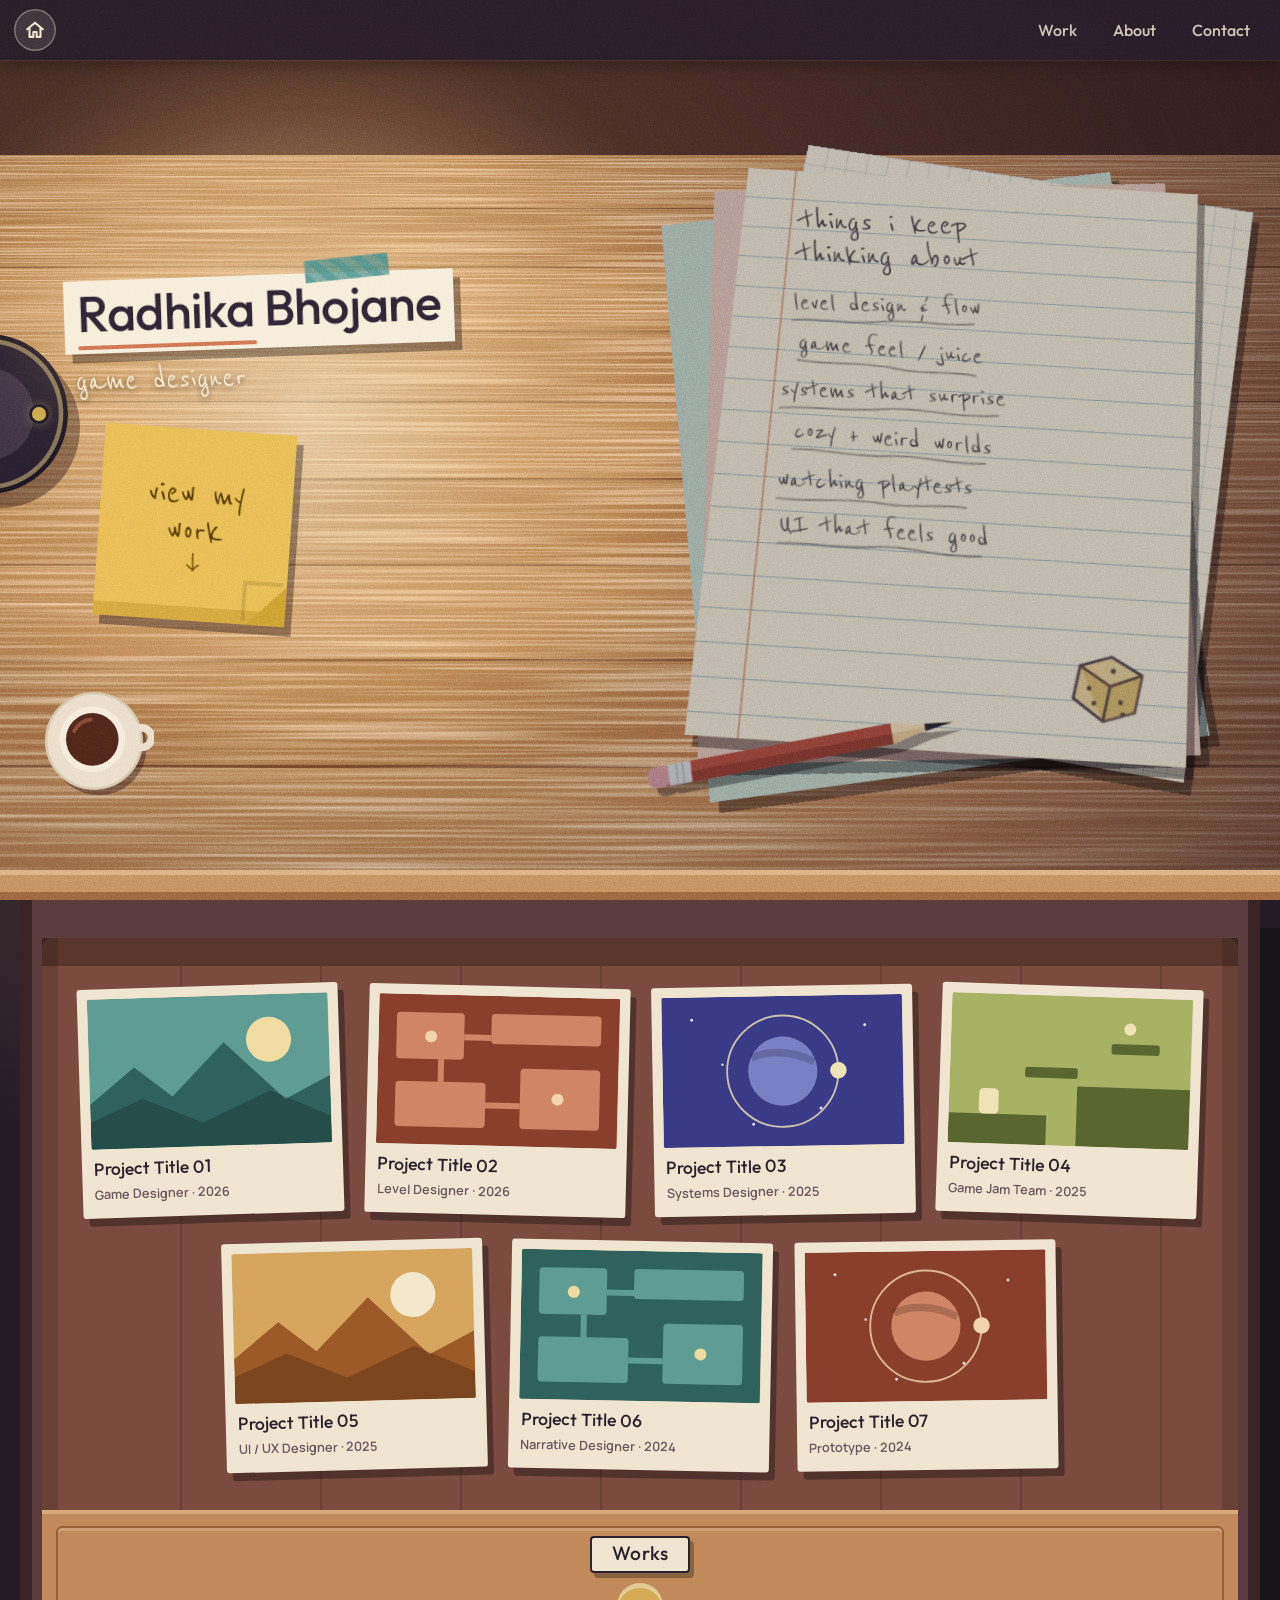
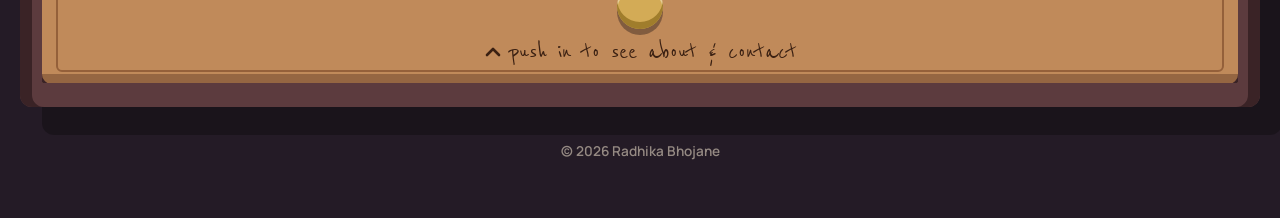
==== index.html @ fd35a55d "V2" ====
<!DOCTYPE html>
<html lang="en">
<head>
  <meta charset="UTF-8">
  <meta name="viewport" content="width=device-width, initial-scale=1, viewport-fit=cover">
  <title>Radhika Bhojane — Game Designer</title>
  <meta name="description" content="Portfolio of Radhika Bhojane, game designer. Open the drawers to see my work, my sketchbook and how to reach me.">
  <meta name="theme-color" content="#241b26">
  <meta property="og:title" content="Radhika Bhojane — Game Designer">
  <meta property="og:description" content="Open the drawers to see my work, my sketchbook and how to reach me.">
  <meta property="og:type" content="website">
  <link rel="icon" href="assets/favicon.svg" type="image/svg+xml">
  <link rel="preconnect" href="https://fonts.googleapis.com">
  <link rel="preconnect" href="https://fonts.gstatic.com" crossorigin>
  <link href="https://fonts.googleapis.com/css2?family=Outfit:wght@400;500;600&family=Manrope:wght@400;500;600;700&family=Reenie+Beanie&display=swap" rel="stylesheet">
  <link rel="stylesheet" href="css/style.css">
</head>
<body>
  <a class="skip" href="#work">Skip to my work</a>

  <header class="topbar">
    <a class="home" href="#top" data-goto="top" aria-label="Home, back to the desk">
      <svg viewBox="0 0 24 24" aria-hidden="true"><path d="M3.5 11.2 12 4l8.5 7.2" fill="none" stroke="currentColor" stroke-width="2.2" stroke-linecap="round" stroke-linejoin="round"/><path d="M6 10v9.5h4.2v-5.2h3.6v5.2H18V10" fill="none" stroke="currentColor" stroke-width="2.2" stroke-linecap="round" stroke-linejoin="round"/></svg>
    </a>
    <nav class="topnav" aria-label="Sections">
      <a href="#work" data-goto="work">Work</a>
      <a href="#about" data-goto="about">About</a>
      <a href="#contact" data-goto="contact">Contact</a>
    </nav>
  </header>

  <main id="top">

    <!-- ============ 1. THE DESK ============ -->
    <section class="desk" aria-label="Introduction">
      <div class="desk-plane" aria-hidden="true"></div>
      <div class="lamp-light" aria-hidden="true"></div>
      <div class="desk-light" aria-hidden="true"></div>
      <div class="lamp-base" aria-hidden="true"><i></i></div>

      <div class="desk-content">
        <div class="intro">
          <div class="slip">
            <h1 class="name">Radhika Bhojane</h1>
          </div>
          <p class="role">game designer</p>

          <a class="sticky" href="#work" data-goto="work">
            <span>view my<br>work</span>
            <svg class="sticky-arrow" viewBox="0 0 60 44" aria-hidden="true"><path d="M30 4c-2 12 3 22 1 33M31 37c-5-5-8-8-12-10M31 37c4-6 7-9 11-11" fill="none" stroke="currentColor" stroke-width="3.6" stroke-linecap="round" stroke-linejoin="round"/></svg>
          </a>
        </div>

        <div class="papers" role="group" aria-label="Papers with pencil notes about my interests">
          <div class="sheet s1" aria-hidden="true"></div>
          <div class="sheet s2" aria-hidden="true">
            <svg viewBox="0 0 240 300" class="doodle-flow"><g fill="none" stroke="#5d5478" stroke-width="2.6" stroke-linecap="round" stroke-linejoin="round"><rect x="24" y="34" width="70" height="38" rx="5"/><rect x="146" y="34" width="70" height="38" rx="5"/><rect x="84" y="128" width="72" height="40" rx="5"/><path d="M94 53h50M141 49l5 4-5 4M60 72c0 24 10 40 28 56M170 72c0 24-10 40-28 56"/><path d="M40 232l30-30 24 20 40-44 40 34"/></g></svg>
          </div>
          <div class="sheet s3" aria-hidden="true"></div>
          <div class="sheet s4">
            <h2 class="scribble-title">things i keep<br>thinking about</h2>
            <ul class="scribbles" id="interests"></ul>
            <svg class="doodle-dice" viewBox="0 0 80 80" aria-hidden="true"><path d="M12 28l26-14 30 10v34L42 72 12 58z" fill="#e9c98a" stroke="#4b4350" stroke-width="2.6" stroke-linejoin="round"/><path d="M12 28l30 12 26-16v34L42 72z" fill="#c9963f" opacity=".5"/><path d="M12 28l30 12 26-16M42 40v32" fill="none" stroke="#5b4a43" stroke-width="2.6" stroke-linecap="round" stroke-linejoin="round"/><g fill="#5b4a43"><circle cx="42" cy="26" r="2.4"/><circle cx="24" cy="46" r="2.2"/><circle cx="31" cy="58" r="2.2"/><circle cx="54" cy="52" r="2.2"/><circle cx="58" cy="62" r="2.2"/></g></svg>
          </div>

          <svg class="pencil" viewBox="0 0 320 30" aria-hidden="true">
            <rect x="2" y="5" width="22" height="20" rx="8" fill="#d98f98"/>
            <rect x="22" y="5" width="22" height="20" fill="#cfd3d8"/>
            <path d="M30 5v20M36 5v20" stroke="#9aa0a8" stroke-width="1.2"/>
            <rect x="44" y="5" width="196" height="20" fill="#b8483a"/>
            <rect x="44" y="15" width="196" height="10" fill="#983a2e"/>
            <path d="M240 5l44 10-44 10z" fill="#f6d9a8"/>
            <path d="M240 15l44 0-44 10z" fill="#e8c086"/>
            <path d="M272 11.4l28 3.6-28 3.6z" fill="#2b2230"/>
          </svg>
        </div>

        <svg class="mug" viewBox="0 0 140 140" aria-hidden="true">
          <circle cx="74" cy="76" r="58" fill="#1a0e14" opacity=".4"/>
          <circle cx="68" cy="68" r="58" fill="#e9dcc6"/>
          <circle cx="68" cy="68" r="58" fill="none" stroke="#d3c3a6" stroke-width="3"/>
          <path d="M104 52h22a12 12 0 0 1 0 24h-20" fill="none" stroke="#e9dcc6" stroke-width="9" stroke-linecap="round"/>
          <circle cx="66" cy="66" r="40" fill="#f4ead8"/>
          <circle cx="66" cy="66" r="32" fill="#4a2418"/>
          <path d="M44 56a26 26 0 0 1 20-14" fill="none" stroke="#7a4430" stroke-width="5" stroke-linecap="round"/>
        </svg>
      </div>

      <div class="desk-edge" aria-hidden="true"></div>
    </section>

    <!-- ============ 2. THE CABINET ============ -->
    <div class="cabinet">
      <div class="cabinet-frame">
        <div class="cab-stage" id="stage">

        <!-- Drawer 1: Work -->
        <div class="slot"><div class="slot-inner">
          <section class="drawer" id="work" data-drawer data-name="Works" data-next="About &amp; Contact" aria-labelledby="work-h">
            <div class="tray" id="work-tray">
              <div class="tray-inner">
                <div class="tray-bed">
                  <div class="cards" id="cards"></div>
                </div>
              </div>
            </div>
            <div class="drawer-front">
              <h2 class="plate" id="work-h">Works</h2>
              <button class="pull nudge" type="button" aria-expanded="false" aria-controls="work-tray"><span class="sr">Open or close the works drawer</span></button>
              <p class="cue" aria-hidden="true"><svg viewBox="0 0 20 20"><path d="M4 7l6 6 6-6" fill="none" stroke="currentColor" stroke-width="2.6" stroke-linecap="round" stroke-linejoin="round"/></svg><span class="cue-text"></span></p>
            </div>
          </section>
        </div></div>

        <!-- Drawer 2: About + Skills -->
        <div class="slot"><div class="slot-inner">
          <section class="drawer" id="about" data-drawer data-name="About" data-next="Contact" aria-labelledby="about-h">
            <div class="tray" id="about-tray">
              <div class="tray-inner">
                <div class="tray-bed">
                  <div class="pad">
                    <span class="pad-keys" aria-hidden="true"><i></i><i></i><i></i><i></i></span>
                    <div class="pad-area">
                      <div class="pad-slot book-slot">
                        <button class="sketchbook" id="open-book" type="button" aria-haspopup="dialog">
                          <span class="sb-band" aria-hidden="true"></span>
                          <span class="sb-label"><b>about</b><b>me</b></span>
                          <span class="sb-doodle" aria-hidden="true">
                            <svg viewBox="0 0 60 30"><path d="M4 22c6-14 12-14 16-4s10 8 16-6 14-4 20 2" fill="none" stroke="#f0e5d0" stroke-width="2.6" stroke-linecap="round"/></svg>
                          </span>
                          <span class="sr">Open my sketchbook to read about me and download my resume</span>
                        </button>
                        <p class="hint" aria-hidden="true">open the sketchbook</p>
                      </div>

                      <div class="pad-slot pen-slot" id="pen-slot">
                        <button class="pen" id="open-skills" type="button" aria-haspopup="dialog">
                          <svg viewBox="0 0 380 44" aria-hidden="true">
                            <rect x="4" y="8" width="132" height="28" rx="14" fill="#2f2c66"/>
                            <rect x="14" y="11" width="104" height="5" rx="2.5" fill="#fff" opacity=".2"/>
                            <rect x="136" y="9" width="150" height="26" fill="#211e4d"/>
                            <path d="M160 10v24M172 10v24M184 10v24M196 10v24M208 10v24M220 10v24" stroke="#46438a" stroke-width="2"/>
                            <rect x="60" y="15" width="44" height="6" rx="3" fill="#cfcbe3"/>
                            <rect x="60" y="25" width="44" height="6" rx="3" fill="#cfcbe3"/>
                            <rect x="134" y="9" width="7" height="26" fill="#c8603f"/>
                            <path d="M286 9l56 8.5v9L286 35z" fill="#2f2c66"/>
                            <path d="M342 17.5l26 3.6v1.8l-26 3.6z" fill="#fff"/>
                            <path d="M368 21l8 1-8 1z" fill="#211e4d"/>
                          </svg>
                          <span class="sr">Open the details of the software and skills I use</span>
                        </button>
                        <ul class="orbit" id="orbit" aria-hidden="true"></ul>
                      </div>
                    </div>
                  </div>
                </div>
              </div>
            </div>
            <div class="drawer-front">
              <h2 class="plate" id="about-h">About</h2>
              <button class="pull nudge" type="button" aria-expanded="false" aria-controls="about-tray"><span class="sr">Open or close the about drawer</span></button>
              <p class="cue" aria-hidden="true"><svg viewBox="0 0 20 20"><path d="M4 7l6 6 6-6" fill="none" stroke="currentColor" stroke-width="2.6" stroke-linecap="round" stroke-linejoin="round"/></svg><span class="cue-text"></span></p>
            </div>
          </section>
        </div></div>

        <!-- Base of the cabinet: Contact -->
        <div class="slot" id="contact-slot"><div class="slot-inner">
          <section class="base" id="contact" aria-labelledby="contact-h">
            <h2 class="plate" id="contact-h">Contact</h2>
            <ul class="pills" id="pills"></ul>
            <p class="email-line" id="email-line"></p>
          </section>
        </div></div>

        </div><!-- /stage -->
      </div>
      <footer class="foot">&copy; <span id="year">2026</span> Radhika Bhojane</footer>
    </div>
  </main>

  <noscript><p class="noscript">This portfolio needs JavaScript to open its drawers. Email me instead, see the contact details in js/content.js.</p></noscript>

  <!-- ===== Dialogs ===== -->
  <dialog id="project-dialog" class="project-dialog" aria-labelledby="pd-title">
    <article class="modal modal-project">
      <button class="x" type="button" data-close aria-label="Close project">&times;</button>
      <aside class="pd-side">
        <h3 id="pd-title"></h3>
        <p class="pd-meta" id="pd-meta"></p>
        <ul class="chips" id="pd-tools"></ul>
        <nav class="pd-nav" aria-label="Project sections"><ol id="pd-nav"></ol></nav>
        <div class="pd-links" id="pd-links"></div>
      </aside>
      <div class="pd-main" id="pd-main" tabindex="-1">
        <div class="pd-thumb" id="pd-thumb"></div>
        <div id="pd-sections"></div>
        <div class="pd-links pd-links-end" id="pd-links-end"></div>
      </div>
    </article>
  </dialog>

  <dialog id="skills-dialog" aria-labelledby="sk-title">
    <article class="modal modal-skills">
      <button class="x" type="button" data-close aria-label="Close skills">&times;</button>
      <h3 id="sk-title">My toolbox</h3>
      <p class="sk-intro" id="sk-intro"></p>
      <ul class="skill-list" id="skill-list"></ul>
    </article>
  </dialog>

  <dialog id="book-dialog" class="book-dialog" aria-label="About me, in my sketchbook">
    <button class="x x-float" type="button" data-close aria-label="Close sketchbook">&times;</button>
    <div class="spread" id="spread">
      <div class="page page-l" id="page-l"></div>
      <div class="page page-r" id="page-r"></div>
      <div class="leaf" id="leaf" aria-hidden="true">
        <span class="cover-band"></span>
        <span class="cover-title">sketchbook</span>
      </div>
    </div>
  </dialog>

  <script src="js/content.js"></script>
  <script src="js/main.js"></script>
</body>
</html>
---- css/style.css ----
/* ==========================================================
   Layout: a dusky, lamp-lit desk (hero) above a pedestal cabinet.
   Two drawers (Works, About) and a base (Contact).
   Style: muted flat colour shapes, hard offset shadows, film grain,
   one warm pool of lamp light on the left.
   One illustrated scene, so one look (no light/dark switch).
   ========================================================== */
:root {
  --wall: #241b26;
  --wall-2: #2e2330;

  --desk: #b07a4e;
  --desk-2: #a56f45;
  --desk-seam: #6c4128;

  --cab: #5c3b3e;
  --cab-dark: #3a2326;
  --drawer: #c08a5a;
  --drawer-hi: #d9ab7c;
  --drawer-line: #94603a;
  --tray: #7a4b3e;

  --paper: #f0e5d0;
  --paper-2: #e4d6ba;
  --ink: #2b2230;
  --soft-ink: #6a5560;
  --graphite: #4b4350;
  --rule: #8fb0c4;

  --sticky: #e6b84f;
  --teal: #3b8582;
  --teal-2: #2a6361;
  --coral: #c8603f;
  --mustard: #d4a640;
  --indigo: #46438a;
  --indigo-2: #2f2c66;
  --lav: #cfcbe3;
  --cream: #f2e6d0;
  --shadow: rgba(12, 6, 14, .4);

  --font-display: "Outfit", "Segoe UI", system-ui, sans-serif;
  --font-body: "Manrope", "Segoe UI", system-ui, -apple-system, Roboto, sans-serif;
  --font-pencil: "Reenie Beanie", "Segoe Print", "Bradley Hand", "Comic Sans MS", cursive;

  --nav-h: 60px;
  /* grain: a grey noise tile blended over the page, and a soft dark one for paper */
  --grain: url("data:image/svg+xml;utf8,<svg xmlns='http://www.w3.org/2000/svg' width='260' height='260'><filter id='n' x='0' y='0' width='100%25' height='100%25'><feTurbulence type='fractalNoise' baseFrequency='0.75' numOctaves='3' seed='7' stitchTiles='stitch'/><feColorMatrix type='saturate' values='0'/></filter><rect width='100%25' height='100%25' filter='url(%23n)'/></svg>");
  --grain-soft: url("data:image/svg+xml;utf8,<svg xmlns='http://www.w3.org/2000/svg' width='220' height='220'><filter id='n' x='0' y='0' width='100%25' height='100%25'><feTurbulence type='fractalNoise' baseFrequency='0.9' numOctaves='2' seed='4' stitchTiles='stitch'/><feColorMatrix values='0 0 0 0 0.3  0 0 0 0 0.2  0 0 0 0 0.12  0 0 0 0.55 -0.16'/></filter><rect width='100%25' height='100%25' filter='url(%23n)'/></svg>");
  color-scheme: light;
}

*, *::before, *::after { box-sizing: border-box; }
html { -webkit-text-size-adjust: 100%; overflow-anchor: none; }
html:has(dialog[open]) { overflow: hidden; }
body {
  margin: 0;
  background: var(--wall);
  color: var(--ink);
  font-family: var(--font-body);
  font-size: 16px;
  line-height: 1.55;
}
/* film grain over the whole page */
body::after {
  content: ""; position: fixed; inset: 0; z-index: 60; pointer-events: none;
  background: var(--grain); mix-blend-mode: overlay; opacity: .5;
}
h1, h2, h3, p, ul { margin: 0; padding: 0; }
ul { list-style: none; }
a { color: inherit; }
button { font: inherit; color: inherit; }
img, svg { max-width: 100%; }

.sr {
  position: absolute; width: 1px; height: 1px; margin: -1px; padding: 0;
  overflow: hidden; clip: rect(0 0 0 0); white-space: nowrap; border: 0;
}
:focus-visible { outline: 3px solid #f6d58f; outline-offset: 3px; border-radius: 6px; }

.skip {
  position: fixed; left: 12px; top: -80px; z-index: 100;
  background: var(--cream); color: var(--ink); padding: 10px 16px; border-radius: 8px;
  text-decoration: none; font-weight: 700;
}
.skip:focus { top: 12px; }

/* ---------- Top bar ---------- */
.topbar {
  position: fixed; inset: 0 0 auto 0; z-index: 50; height: var(--nav-h);
  display: flex; align-items: center; justify-content: space-between;
  padding: 0 max(14px, env(safe-area-inset-right)) 0 max(14px, env(safe-area-inset-left));
  background: rgba(36, 27, 38, .9);
  box-shadow: 0 1px 0 rgba(242, 230, 208, .08), 0 6px 14px rgba(0, 0, 0, .25);
  backdrop-filter: blur(8px); -webkit-backdrop-filter: blur(8px);
}
.home {
  display: grid; place-items: center; width: 42px; height: 42px; border-radius: 50%;
  color: var(--cream); background: rgba(242, 230, 208, .1); box-shadow: inset 0 0 0 1.5px rgba(242, 230, 208, .3);
  transition: background .2s, transform .15s;
}
.home svg { width: 22px; height: 22px; }
.home:hover { background: rgba(242, 230, 208, .2); }
.home:active { transform: scale(.94); }
.topnav { display: flex; gap: 4px; }
.topnav a {
  text-decoration: none; padding: 8px 16px; border-radius: 999px;
  font-family: var(--font-display); font-weight: 500; font-size: 1rem; color: var(--cream); opacity: .8;
  transition: background .2s, opacity .2s;
}
.topnav a:hover { opacity: 1; background: rgba(242, 230, 208, .12); }
.topnav a[aria-current="true"] { opacity: 1; background: var(--drawer); color: var(--ink); }

/* ==========================================================
   1. DESK (lit by a lamp on the left)
   ========================================================== */
.desk {
  --lx: 24%; --ly: 46%;
  position: relative; isolation: isolate; overflow: hidden;
  min-height: clamp(640px, 100svh, 940px);
  display: flex; flex-direction: column;
  background: #4a2f26;
}
.desk-plane {
  position: absolute; z-index: -3;
  left: -40%; right: -40%; top: -52%; bottom: -3%;
  transform-origin: 50% 100%;
  transform: perspective(1100px) rotateX(28deg);
  background:
    repeating-linear-gradient(to bottom, transparent 0 146px, var(--desk-seam) 146px 150px),
    repeating-linear-gradient(to bottom, var(--desk) 0 150px, var(--desk-2) 150px 300px);
}
/* the wood-grain streaks sit on their own layer so they can be dialled down (--wood-tex: 0 to 1) */
.desk-plane::before {
  content: ""; position: absolute; inset: 0; pointer-events: none;
  background: url("data:image/svg+xml;utf8,<svg xmlns='http://www.w3.org/2000/svg' width='1400' height='300'><filter id='w' x='0' y='0' width='100%25' height='100%25'><feTurbulence type='fractalNoise' baseFrequency='0.003 0.22' numOctaves='2' seed='9' stitchTiles='stitch'/><feColorMatrix values='0 0 0 0 0.86  0 0 0 0 0.6  0 0 0 0 0.38  2.2 0 0 0 -0.9'/></filter><rect width='100%25' height='100%25' filter='url(%23w)'/></svg>") 0 0 / 1400px 300px;
  opacity: var(--wood-tex, 1);
}
/* the pool of lamp light (switches on when the page loads) */
.lamp-light {
  position: absolute; inset: 0; z-index: -2; pointer-events: none;
  background:
    radial-gradient(ellipse 46% 62% at var(--lx) var(--ly), rgba(255, 232, 186, .62) 0, rgba(255, 208, 140, .34) 34%, rgba(255, 186, 104, .1) 58%, transparent 72%);
  animation: lamp-on 1.8s .15s both;
}
/* everything outside the light falls into shadow */
.desk-light {
  position: absolute; inset: 0; z-index: -1; pointer-events: none;
  background:
    radial-gradient(ellipse 90% 105% at var(--lx) var(--ly), transparent 30%, rgba(22, 9, 20, .62) 100%);
}
/* just a hint of the lamp's round base at the left edge */
.lamp-base {
  position: absolute; z-index: 0; left: -92px; top: calc(var(--ly) - 80px); width: 160px; height: 160px; border-radius: 50%;
  background:
    radial-gradient(circle at 50% 50%, #3a3040 0 40%, #241d2b 41% 62%, #7a6a52 63% 66%, #1b1520 67%);
  box-shadow: 12px 14px 0 var(--shadow);
}
.lamp-base i { position: absolute; right: 22px; top: 50%; width: 14px; height: 14px; margin-top: -7px; border-radius: 50%; background: #c9a24a; box-shadow: 0 0 0 3px #1b1520, 0 0 12px rgba(255, 214, 140, .6); }

.desk-content {
  flex: 1; position: relative; z-index: 1;
  display: grid; grid-template-columns: minmax(0, 1.05fr) minmax(0, .95fr);
  align-items: center; gap: 3vw;
  padding: calc(var(--nav-h) + 36px) max(5vw, 20px) 70px;
  max-width: 1500px; width: 100%; margin: 0 auto;
}
.desk-edge {
  position: relative; z-index: 2; height: 30px; flex: none;
  background: var(--drawer);
  box-shadow: inset 0 5px 0 var(--drawer-hi), inset 0 -8px 0 var(--drawer-line), 0 12px 0 rgba(0, 0, 0, .35);
}

/* name slip (in the light) */
.intro { container-type: inline-size; display: flex; flex-direction: column; align-items: flex-start; min-width: 0; }
.slip {
  position: relative; max-width: 100%;
  background: #f6ecd8; padding: .26em .8em .3em;
  transform: rotate(-2deg);
  box-shadow: 7px 9px 0 var(--shadow), 0 0 90px 24px rgba(255, 214, 150, .26);
  animation: drop .7s cubic-bezier(.2, 1.2, .3, 1) both;
}
.slip::before {
  content: ""; position: absolute; top: -15px; left: 62%; width: 84px; height: 22px;
  background: repeating-linear-gradient(45deg, rgba(59, 133, 130, .85) 0 8px, rgba(59, 133, 130, .7) 8px 16px);
  transform: rotate(-4deg);
}
.slip::after {
  content: ""; position: absolute; left: .8em; width: 46%; bottom: .22em; height: 4px; border-radius: 2px;
  background: var(--coral); opacity: .9;
}
.name {
  font-family: var(--font-display); font-weight: 500;
  font-size: clamp(1.7rem, 7vw, 4.2rem);
  font-size: clamp(1.7rem, 8.6cqw, 4.6rem);
  line-height: 1.15; color: var(--ink); white-space: nowrap; letter-spacing: -.015em;
  padding-bottom: .12em;
}
.role {
  margin: 14px 0 0 12px; font-family: var(--font-pencil); font-size: 2.3rem; line-height: 1;
  color: #f6e7c8; text-shadow: 0 2px 6px rgba(20, 8, 14, .6); transform: rotate(-1.5deg);
  animation: fade .8s .5s both;
}

/* sticky note button */
.sticky {
  position: relative; display: grid; place-items: center; gap: 2px; align-content: center;
  width: clamp(150px, 15vw, 196px); aspect-ratio: 1; margin: 30px 0 0 6%;
  padding: 16px; text-align: center; text-decoration: none;
  font-family: var(--font-pencil); font-size: clamp(2.3rem, 3.2vw, 3rem); line-height: .9; color: #4f3608;
  background: var(--sticky);
  transform: rotate(4deg);
  box-shadow: 7px 9px 0 var(--shadow), inset 0 -14px 0 rgba(168, 118, 20, .35);
  transition: transform .25s cubic-bezier(.3, 1.4, .5, 1), box-shadow .25s;
  animation: slap .55s .35s cubic-bezier(.2, 1.3, .3, 1) both;
}
.sticky::before {
  content: ""; position: absolute; right: 0; bottom: 0; width: 40px; height: 40px;
  background: linear-gradient(135deg, transparent 50%, #c99a2e 50%);
  box-shadow: -4px -4px 0 rgba(12, 6, 14, .12);
}
.sticky-arrow { width: 30px; height: 22px; color: #7a5410; animation: nudge 1.8s 1.2s ease-in-out infinite; }
.sticky:hover, .sticky:focus-visible { transform: rotate(1deg) translateY(-6px) scale(1.04); box-shadow: 11px 15px 0 var(--shadow), inset 0 -14px 0 rgba(168, 118, 20, .35); }
.sticky:active { transform: rotate(3deg) translateY(1px) scale(.98); }

/* coffee mug, seen from above */
.mug {
  position: absolute; left: 3%; bottom: 8%; width: clamp(90px, 9vw, 138px); z-index: 0;
  animation: fade 1s .9s both;
}

/* papers (outside the light, so they sit back in the shade) */
.papers {
  position: relative; justify-self: center; width: min(100%, 480px); aspect-ratio: 20 / 25;
  transform: perspective(1300px) rotateX(14deg) rotateZ(2.5deg);
  transform-origin: 50% 60%;
  filter: brightness(.78) saturate(.85);
}
.sheet {
  position: absolute; inset: 0; background: var(--paper);
  box-shadow: 8px 11px 0 var(--shadow);
  animation: slide-in .8s cubic-bezier(.2, .9, .3, 1) both;
}
.s1 { transform: translate(-32px, 20px) rotate(-10deg); animation-delay: .15s; background: #b9d0c6; }
.s2 { transform: translate(30px, -8px) rotate(7deg); animation-delay: .25s;
  background:
    linear-gradient(rgba(110, 140, 180, .35) 1px, transparent 1px) 0 0 / 100% 22px,
    linear-gradient(90deg, rgba(110, 140, 180, .35) 1px, transparent 1px) 0 0 / 22px 100%,
    #efe6d3; }
.s3 { transform: translate(-10px, 8px) rotate(-3.5deg); animation-delay: .35s; background: #e2bdb0; }
.s4 { transform: rotate(1.2deg); animation-delay: .45s; padding: 7% 8% 6% 13%;
  background:
    linear-gradient(90deg, transparent 10.5%, rgba(200, 96, 63, .55) 10.5% 10.9%, transparent 10.9%),
    repeating-linear-gradient(transparent 0 33px, var(--rule) 33px 34px) 0 8% / 100% 100% no-repeat,
    var(--paper);
}
.doodle-flow { position: absolute; left: 6%; top: 8%; width: 86%; opacity: .8; }

.scribble-title {
  font-family: var(--font-pencil); font-weight: 400; font-size: clamp(2rem, 3.2vw, 2.8rem); line-height: .92;
  color: var(--graphite); transform: rotate(-1.5deg); margin-bottom: 6%;
}
.scribbles { display: grid; gap: clamp(8px, 1.6vw, 16px); }
.scribbles li {
  position: relative; width: fit-content; max-width: 100%;
  font-family: var(--font-pencil); font-size: clamp(1.6rem, 2.5vw, 2.25rem); line-height: 1;
  color: var(--graphite);
  transform: rotate(var(--r, 0deg)) translateX(var(--x, 0));
  opacity: 0; animation: write .6s var(--d, 1s) ease-out both;
}
.scribbles li svg { position: absolute; left: -2%; right: -2%; bottom: -8px; width: 104%; height: 10px; overflow: visible; }
.scribbles li svg path { stroke-dasharray: 1; stroke-dashoffset: 1; animation: draw .7s calc(var(--d, 1s) + .35s) ease-out forwards; }
.doodle-dice { position: absolute; right: 7%; bottom: 5%; width: 18%; transform: rotate(10deg); }

.pencil {
  position: absolute; left: -9%; bottom: -3%; width: 66%;
  transform: rotate(-13deg); filter: drop-shadow(7px 9px 0 var(--shadow));
  animation: slide-in 1s .7s cubic-bezier(.2, .9, .3, 1) both;
}

/* ==========================================================
   2. CABINET + DRAWERS
   ========================================================== */
.cabinet {
  position: relative; padding: 0 0 56px;
  background: radial-gradient(60% 26% at 22% 0%, rgba(255, 190, 120, .12), transparent), var(--wall);
}
.cabinet-frame {
  position: relative;
  width: min(1240px, calc(100% - 24px)); margin: 0 auto; padding: 22px 22px 24px;
  display: flex; flex-direction: column;
  background: var(--cab);
  box-shadow: inset 12px 0 0 var(--cab-dark), inset -12px 0 0 var(--cab-dark), 22px 28px 0 rgba(0, 0, 0, .28);
  border-radius: 0 0 12px 12px;
}

/* a slot wraps each drawer, so a drawer can be hidden behind an open one above it */
.slot { display: grid; grid-template-rows: 1fr; opacity: 1; transition: grid-template-rows .8s cubic-bezier(.22, .8, .2, 1), opacity .5s .1s; }
.slot-inner { min-height: 0; overflow: hidden; }
.slot-inner > * { margin-top: 16px; }
.cab-stage { display: flex; flex-direction: column; }

/* STACK MODE: like a real cabinet, every part sits at a fixed spot. An open drawer slides
   out over the ones below it; closing it just uncovers them again (nothing below moves). */
.mode-stack .cab-stage { display: block; position: relative; overflow: hidden; margin-top: 16px; transition: height .9s cubic-bezier(.22, .8, .2, 1); }
.mode-stack .slot { position: absolute; left: 0; right: 0; top: var(--y, 0px); z-index: var(--z, 1); display: block; opacity: 1; transition: none; }
.mode-stack .slot-inner { overflow: visible; }
.mode-stack .slot-inner > * { margin-top: 0; }
.mode-stack .drawer.is-open { box-shadow: 0 0 0 3px var(--cab-dark), 0 14px 0 rgba(0, 0, 0, .3); }

.drawer { display: flex; flex-direction: column; background: var(--cab-dark); border-radius: 10px; overflow: hidden; box-shadow: 0 0 0 3px var(--cab-dark); }

.tray { display: grid; grid-template-rows: 0fr; transition: grid-template-rows .9s cubic-bezier(.22, .8, .2, 1); }
.drawer.is-open .tray { grid-template-rows: 1fr; }
.tray-inner { min-height: 0; overflow: hidden; }
.drawer:not(.is-open) .tray-inner { visibility: hidden; transition: visibility 0s .9s; }
.tray-bed {
  position: relative; background: var(--tray);
  padding: clamp(34px, 4vw, 48px) clamp(14px, 3vw, 40px) clamp(22px, 3.4vw, 40px);
  box-shadow: inset 0 28px 0 rgba(20, 8, 14, .32), inset 16px 0 0 rgba(20, 8, 14, .16), inset -16px 0 0 rgba(20, 8, 14, .16);
  transform: translateY(-14%) scale(.985); opacity: .2;
  transition: transform .9s cubic-bezier(.22, .8, .2, 1), opacity .7s;
}
.tray-bed::before {
  content: ""; position: absolute; inset: 28px 0 0; z-index: 0; pointer-events: none;
  background: repeating-linear-gradient(90deg, transparent 0 138px, rgba(20, 8, 14, .16) 138px 140px);
}
.tray-bed > * { position: relative; z-index: 1; }
.drawer.is-open .tray-bed { transform: none; opacity: 1; }

/* drawer front, with the knob and a cue that says what the knob does */
.drawer-front {
  position: relative; flex: none; min-height: 142px; padding: 22px 16px 18px;
  display: flex; flex-direction: column; align-items: center; justify-content: center; gap: 10px;
  background: var(--drawer); border-top: 4px solid var(--drawer-hi);
  box-shadow: inset 0 -10px 0 rgba(70, 35, 20, .35);
  cursor: pointer;
}
.drawer-front::before {
  content: ""; position: absolute; inset: 12px 14px; border-radius: 6px; pointer-events: none;
  border: 2.5px solid var(--drawer-line); box-shadow: inset 0 3px 0 rgba(255, 255, 255, .18);
}
.drawer-front > * { position: relative; z-index: 1; }
.plate {
  font-family: var(--font-display); font-weight: 500; font-size: 1.2rem; line-height: 1; letter-spacing: .02em;
  color: var(--ink); padding: 6px 20px 7px; background: var(--paper);
  border: 2px solid var(--ink); border-radius: 4px;
  box-shadow: 4px 5px 0 rgba(12, 6, 14, .3);
}
.pull {
  position: relative; width: 46px; height: 46px; padding: 0; border: 0; border-radius: 50%; cursor: pointer;
  background: #d3ab56;
  box-shadow: inset 0 -7px 0 #a07d2c, inset 0 5px 0 rgba(255, 255, 255, .38), 0 6px 0 rgba(12, 6, 14, .35);
  transition: transform .2s cubic-bezier(.3, 1.5, .5, 1);
}
.pull::after { /* attention ring */
  content: ""; position: absolute; inset: -5px; border-radius: 50%; border: 3px solid var(--ink); opacity: 0; pointer-events: none;
}
.pull.nudge::after { animation: ring 2.2s ease-out infinite; }
.pull:hover { transform: translateY(-2px) scale(1.08); }
.pull:active { transform: translateY(3px) scale(.95); }
.cue {
  display: flex; align-items: center; justify-content: center; gap: 6px; text-align: center;
  font-family: var(--font-pencil); font-size: 1.7rem; line-height: 1; color: #3a2012;
}
.cue svg { flex: none; width: 20px; height: 20px; animation: bob 1.4s ease-in-out infinite; }
.drawer.is-open .cue svg { transform: rotate(180deg); animation-name: bob-up; }

/* ---------- Work cards ---------- */
.cards { --gap: clamp(14px, 2vw, 26px); display: flex; flex-wrap: wrap; justify-content: center; gap: var(--gap); }
.card {
  flex: 0 0 calc((100% - 3 * var(--gap)) / 4); min-width: 0;
  appearance: none; border: 0; text-align: left; cursor: pointer;
  display: flex; flex-direction: column; gap: 10px; padding: 10px 10px 14px;
  background: var(--paper); color: var(--ink); border-radius: 3px;
  box-shadow: 6px 8px 0 rgba(12, 6, 14, .36);
  transform: rotate(var(--r, 0deg));
  transition: transform .3s cubic-bezier(.3, 1.3, .5, 1), box-shadow .3s, opacity .5s;
}
.drawer:not(.is-open) .card, .cards.reveal-pending .card { opacity: 0; transform: translateY(-46px) rotate(calc(var(--r, 0deg) * 3)); }
.drawer.is-open .card { transition-delay: calc(.35s + var(--i, 0) * .1s), calc(.35s + var(--i, 0) * .1s), calc(.35s + var(--i, 0) * .1s); }
.drawer.is-open .card:hover, .drawer.is-open .card:focus-visible {
  transition-delay: 0s; transform: rotate(0deg) translateY(-8px) scale(1.03); box-shadow: 10px 14px 0 rgba(12, 6, 14, .36);
}
.card-thumb { aspect-ratio: 16 / 10; overflow: hidden; border-radius: 2px; background: #d8ccb4; }
.card-thumb > * { display: block; width: 100%; height: 100%; object-fit: cover; }
.card-title { font-family: var(--font-display); font-weight: 500; font-size: 1.1rem; line-height: 1.15; padding: 0 2px; }
.card-meta { font-size: .8rem; font-weight: 600; color: var(--soft-ink); padding: 0 2px; margin-top: -5px; }

/* ---------- About: the drawing pad ---------- */
.pad {
  position: relative; display: flex; width: 100%; max-width: 700px; margin-inline: auto;
  padding: 18px 18px 18px 14px; border-radius: 18px;
  background: #3d3a78;
  box-shadow: inset 0 -10px 0 var(--indigo-2), 9px 13px 0 rgba(12, 6, 14, .4);
}
.pad::after { content: ""; position: absolute; right: 18px; top: 14px; width: 8px; height: 8px; border-radius: 50%; background: var(--mustard); }
.pad-keys { display: grid; align-content: center; gap: 14px; padding: 0 12px 0 4px; }
.pad-keys i { width: 18px; height: 34px; border-radius: 6px; background: #5a5799; box-shadow: 0 3px 0 var(--indigo-2); }
.pad-area {
  flex: 1; min-width: 0; min-height: 400px;
  display: grid; grid-template-columns: minmax(0, 1fr) minmax(0, 1fr); align-items: center;
  padding: 26px; border-radius: 8px;
  background:
    radial-gradient(circle at 1px 1px, rgba(70, 67, 138, .24) 1.2px, transparent 1.6px) 0 0 / 22px 22px,
    var(--lav);
  box-shadow: inset 0 5px 0 rgba(47, 44, 102, .2);
}
.pad-slot { position: relative; display: flex; flex-direction: column; align-items: center; gap: 26px; min-width: 0; }
.hint { font-family: var(--font-pencil); font-size: 1.75rem; line-height: 1; color: #4a4590; transform: rotate(-2deg); text-align: center; }

.sketchbook {
  position: relative; display: block; cursor: pointer; padding: 0; border: 0;
  width: min(236px, 78%); aspect-ratio: 148 / 210;
  background: linear-gradient(90deg, var(--teal-2) 0 6%, transparent 6%), var(--teal);
  border-radius: 3px 8px 8px 3px;
  box-shadow: 8px 10px 0 rgba(47, 44, 102, .35), inset -6px 0 0 rgba(255, 255, 255, .1);
  transform: rotate(-4deg);
  transition: transform .35s cubic-bezier(.3, 1.4, .5, 1), box-shadow .35s;
}
.sketchbook::before { /* page edges */
  content: ""; position: absolute; right: -6px; top: 6px; bottom: 6px; width: 6px; border-radius: 0 3px 3px 0; z-index: -1;
  background: repeating-linear-gradient(#f4ecda 0 2px, #d8cbb0 2px 3px);
}
.sketchbook:hover, .sketchbook:focus-visible { transform: rotate(-1.5deg) translateY(-8px); box-shadow: 12px 16px 0 rgba(47, 44, 102, .35), inset -6px 0 0 rgba(255, 255, 255, .1); }
.sb-band { position: absolute; top: 0; bottom: 0; right: 15%; width: 10px; background: var(--coral); }
.sb-label {
  position: absolute; left: 14%; right: 26%; top: 12%; padding: 8px 6px 7px; text-align: center;
  display: grid; background: var(--paper); color: var(--ink); transform: rotate(1.5deg);
  font-family: var(--font-display); font-weight: 500; font-size: 1.3rem; line-height: 1.04; box-shadow: 3px 4px 0 rgba(0, 0, 0, .2);
}
.sb-label b { font-weight: 500; }
.sb-doodle { position: absolute; left: 14%; right: 26%; bottom: 14%; }

.pen-slot { min-height: 340px; justify-content: center; }
.pen {
  position: relative; z-index: 2; cursor: pointer; padding: 0; border: 0; background: none;
  width: min(340px, 100%); transform: rotate(-26deg);
  filter: drop-shadow(7px 11px 0 rgba(47, 44, 102, .3));
  transition: transform .35s cubic-bezier(.3, 1.4, .5, 1);
}
.pen svg { display: block; width: 100%; height: auto; transform-origin: 50% 50%; animation: wiggle 6s 2.5s ease-in-out infinite; }
.pen:hover svg, .pen:focus-visible svg { animation: none; }
.pen:hover, .pen:focus-visible { transform: rotate(-22deg) translateY(-5px); }

/* skill chips that pop out around the pen */
.orbit { position: absolute; inset: 0; pointer-events: none; z-index: 3; }
.orbit li {
  position: absolute; left: 50%; top: 44%;
  padding: 5px 14px 6px; border-radius: 999px; white-space: nowrap;
  font-family: var(--font-display); font-weight: 500; font-size: .98rem; line-height: 1.1;
  background: var(--paper); color: var(--ink); border: 2px solid var(--ink);
  box-shadow: 3px 4px 0 rgba(47, 44, 102, .4);
  transform: translate(-50%, -50%) scale(0); opacity: 0;
  transition: transform .45s cubic-bezier(.3, 1.6, .5, 1), opacity .25s;
  transition-delay: calc(var(--n) * 30ms);
}
.orbit li:nth-child(3n) { background: #ecd29a; }
.orbit li:nth-child(3n+1) { background: #bcd3c9; }
.pen:focus-visible ~ .orbit li {
  opacity: 1;
  transform: translate(calc(-50% + var(--ux) * var(--rx)), calc(-50% + var(--uy) * var(--ry))) rotate(var(--tilt)) scale(1);
}
@media (hover: hover) and (pointer: fine) {
  .pen:hover ~ .orbit li {
    opacity: 1;
    transform: translate(calc(-50% + var(--ux) * var(--rx)), calc(-50% + var(--uy) * var(--ry))) rotate(var(--tilt)) scale(1);
  }
}
.pen-slot { --rx: 118px; --ry: 128px; }

/* ---------- Contact: base of the cabinet ---------- */
.base {
  display: flex; flex-direction: column; align-items: center; gap: 22px;
  padding: 32px 18px 34px; border-radius: 10px;
  background: var(--drawer); border-top: 4px solid var(--drawer-hi);
  box-shadow: inset 0 -10px 0 rgba(70, 35, 20, .35), 0 0 0 3px var(--cab-dark);
}
.pills { display: flex; flex-wrap: wrap; justify-content: center; gap: 12px 14px; }
.pill {
  display: inline-flex; align-items: center; justify-content: center; min-height: 46px; padding: 9px 24px;
  border-radius: 999px; text-decoration: none; font-family: var(--font-display); font-weight: 500; font-size: 1rem;
  color: var(--ink); background: var(--paper); border: 2px solid var(--ink);
  box-shadow: 0 4px 0 var(--ink); transition: transform .15s, box-shadow .15s, background .2s;
}
.pill:hover { transform: translateY(-2px); box-shadow: 0 6px 0 var(--ink); background: #fff8ea; }
.pill:active { transform: translateY(3px); box-shadow: 0 1px 0 var(--ink); }
.pill-main { background: var(--coral); color: #fff6e8; }
.pill-main:hover { background: #d26e4d; }
.email-line { font-size: .95rem; font-weight: 600; color: var(--ink); }
.email-line a { text-underline-offset: 3px; }
.foot { text-align: center; padding: 34px 16px 0; font-size: .85rem; font-weight: 600; color: rgba(242, 230, 208, .55); }
.noscript { position: fixed; bottom: 0; left: 0; right: 0; padding: 12px 16px; background: var(--cream); color: var(--ink); text-align: center; z-index: 90; }

/* ==========================================================
   Dialogs
   ========================================================== */
dialog { border: 0; padding: 0; background: transparent; color: var(--ink); max-width: none; max-height: none; overflow: visible; }
dialog::backdrop { background: rgba(18, 9, 18, .74); backdrop-filter: blur(3px); }
dialog[open] { animation: pop .38s cubic-bezier(.2, 1.1, .3, 1); }
dialog[open]::backdrop { animation: fade .3s both; }

.modal {
  position: relative; width: min(800px, calc(100vw - 24px)); max-height: calc(100svh - 24px); overflow: auto;
  background: var(--grain-soft), var(--paper); border-radius: 10px; box-shadow: 9px 13px 0 rgba(0, 0, 0, .4);
}
.x {
  position: absolute; top: 10px; right: 10px; z-index: 5; width: 42px; height: 42px; border-radius: 50%;
  border: 0; cursor: pointer; font-size: 1.7rem; line-height: 1; display: grid; place-items: center;
  background: var(--ink); color: var(--cream); transition: transform .2s;
}
.x:hover { transform: rotate(90deg) scale(1.05); }
.x-float { top: -16px; right: -8px; background: var(--paper); color: var(--ink); box-shadow: 3px 4px 0 rgba(0, 0, 0, .4); }

.chips { display: flex; flex-wrap: wrap; gap: 8px; }
.chips li { padding: 3px 13px; border-radius: 999px; background: #e8d6a8; font-size: .84rem; font-weight: 700; }
.pd-links { display: flex; flex-wrap: wrap; gap: 10px; }

/* ---------- Project dialog: section index on the left, the write-up on the right ---------- */
.project-dialog { width: min(1180px, calc(100vw - 24px)); }
.modal-project { width: 100%; display: grid; grid-template-columns: 272px minmax(0, 1fr); height: min(90svh, 860px); max-height: none; overflow: hidden; }
.modal-project .x { top: 12px; right: 14px; }
.pd-side {
  min-width: 0; display: flex; flex-direction: column; gap: 12px; min-height: 0; overflow-y: auto;
  padding: 30px 20px 22px 26px; background: #e3d4b4; border-right: 2px solid rgba(43, 34, 48, .16);
}
.pd-side h3 { font-family: var(--font-display); font-weight: 500; font-size: 1.6rem; line-height: 1.1; }
.pd-meta { color: var(--soft-ink); font-size: .9rem; font-weight: 600; margin-top: -6px; }
.pd-side .chips li { background: #f3e8cd; }
.pd-nav { margin-top: 10px; }
.pd-nav ol { position: relative; display: grid; gap: 2px; list-style: none; margin: 0; padding: 0; }
.pd-nav button {
  display: flex; align-items: baseline; gap: 12px; width: 100%; padding: 9px 12px; border: 0; border-radius: 8px; cursor: pointer; text-align: left;
  background: none; color: var(--soft-ink); font-family: var(--font-display); font-weight: 500; font-size: 1rem; line-height: 1.2;
  transition: background .2s, color .2s;
}
.pd-nav .n { font-size: .78rem; font-variant-numeric: tabular-nums; opacity: .65; }
.pd-nav button:hover { background: rgba(43, 34, 48, .09); color: var(--ink); }
.pd-nav button[aria-current="true"] { background: var(--ink); color: var(--cream); }
.pd-side .pd-links { margin-top: auto; padding-top: 14px; }
.pd-links-end { display: none; }
.pd-main { position: relative; min-width: 0; min-height: 0; overflow-y: auto; padding-bottom: 56px; overscroll-behavior: contain; }
.pd-thumb { aspect-ratio: 16 / 7; background: #d8ccb4; overflow: hidden; }
.pd-thumb > * { display: block; width: 100%; height: 100%; object-fit: cover; }
.pd-sec { max-width: 800px; padding: 38px 48px 0; }
.pd-sec h4 { font-family: var(--font-display); font-weight: 500; font-size: 1.7rem; line-height: 1.15; margin-bottom: 10px; }
.pd-sec p { margin: 0 0 12px; max-width: 64ch; }
.pd-list { display: grid; gap: 8px; margin: 4px 0 14px 4px; }
.pd-list li { position: relative; padding-left: 22px; }
.pd-list li::before { content: ""; position: absolute; left: 2px; top: .62em; width: 8px; height: 8px; border-radius: 2px; background: var(--coral); transform: rotate(45deg); }
.pd-fig { margin: 16px 0 6px; aspect-ratio: 16 / 8.5; overflow: hidden; border-radius: 6px; background: #d8ccb4; box-shadow: 5px 7px 0 rgba(43, 34, 48, .22); }
.pd-fig > * { display: block; width: 100%; height: 100%; object-fit: cover; }
.btn {
  display: inline-flex; align-items: center; gap: 8px; padding: 10px 22px; border-radius: 999px;
  background: var(--teal); color: #fff; text-decoration: none; font-family: var(--font-display); font-weight: 500; font-size: 1rem;
  border: 0; cursor: pointer; box-shadow: 0 4px 0 var(--teal-2); transition: transform .15s, box-shadow .15s;
}
.btn:hover { transform: translateY(-2px); box-shadow: 0 6px 0 var(--teal-2); }
.btn:active { transform: translateY(3px); box-shadow: 0 1px 0 var(--teal-2); }
.btn-ghost { background: transparent; color: var(--ink); box-shadow: inset 0 0 0 2px var(--ink), 0 4px 0 var(--ink); }
.btn-ghost:hover { box-shadow: inset 0 0 0 2px var(--ink), 0 6px 0 var(--ink); }

.modal-skills { padding: 28px 28px 30px; }
.modal-skills h3 { font-family: var(--font-display); font-weight: 500; font-size: 2rem; line-height: 1.1; padding-right: 48px; }
.sk-intro { color: var(--soft-ink); font-weight: 600; margin: 4px 0 18px; }
.skill-list { display: grid; grid-template-columns: repeat(auto-fit, minmax(240px, 1fr)); gap: 14px; }
.skill-list li { padding: 14px 16px; background: #f8f0df; border-radius: 6px; border: 2px solid var(--ink); box-shadow: 4px 5px 0 rgba(43, 34, 48, .25); }
.sk-top { display: flex; justify-content: space-between; align-items: baseline; gap: 10px; }
.sk-name { font-family: var(--font-display); font-weight: 500; font-size: 1.15rem; line-height: 1.1; }
.sk-cat { font-size: .7rem; letter-spacing: .08em; text-transform: uppercase; color: var(--teal-2); font-weight: 800; }
.sk-dots { display: flex; gap: 5px; margin: 8px 0; }
.sk-dots i { width: 12px; height: 12px; border-radius: 50%; background: #ddd0b4; }
.sk-dots i.on { background: var(--coral); }
.sk-note { font-size: .92rem; color: #4a3d46; }

/* ---------- Sketchbook (about me) ----------
   The closed book is just its cover, centred. Opening swings the cover away, then the
   left page swings in from the spine, then the book slides to the middle. */
.book-dialog { width: min(940px, calc(100vw - 24px)); }
.spread {
  position: relative; width: 100%; height: min(600px, calc(100svh - 40px));
  perspective: 2200px; transform: translateX(-25%);
  transition: transform 1.1s cubic-bezier(.5, 0, .2, 1);
}
.spread.is-open { transform: none; }
.page {
  position: absolute; top: 0; bottom: 0; width: 50%; overflow: auto; padding: 38px 38px 34px;
  background:
    var(--grain-soft),
    repeating-linear-gradient(transparent 0 31px, rgba(110, 140, 180, .3) 31px 32px) 0 56px / 100% 100% no-repeat,
    var(--paper);
  color: var(--ink);
}
.page-r { right: 0; border-radius: 0 10px 10px 0; box-shadow: 9px 13px 0 rgba(0, 0, 0, .4), inset 14px 0 0 -8px rgba(60, 30, 20, .2); opacity: 0; }
.spread.is-open .page-r { opacity: 1; transition: opacity .01s .3s; }
.page-l { left: 0; border-radius: 10px 0 0 10px; box-shadow: inset -14px 0 0 -8px rgba(60, 30, 20, .2); transform-origin: right center; visibility: hidden; }
.spread.is-open .page-l { animation: page-swing .55s .62s cubic-bezier(.2, .7, .3, 1) both; }
.leaf {
  position: absolute; top: 0; bottom: 0; left: 50%; width: 50%; z-index: 3; transform-origin: left center;
  display: grid; place-items: center; border-radius: 3px 10px 10px 3px;
  background: linear-gradient(90deg, var(--teal-2) 0 4%, transparent 4%), var(--teal);
  box-shadow: 9px 13px 0 rgba(0, 0, 0, .4);
}
.spread.is-open .leaf { animation: cover-swing .6s .08s cubic-bezier(.5, 0, .8, .5) both; }
.cover-band { position: absolute; top: 0; bottom: 0; right: 10%; width: 14px; background: var(--coral); }
.cover-title { position: relative; font-family: var(--font-display); font-weight: 500; font-size: 2.1rem; transform: rotate(-3deg); background: var(--paper); color: var(--ink); padding: 6px 20px; box-shadow: 4px 5px 0 rgba(0, 0, 0, .25); }
.page h3 { font-family: var(--font-display); font-weight: 500; font-size: 2rem; line-height: 1.1; margin-bottom: 20px; }
.page p { margin-bottom: 14px; line-height: 32px; }
.page .glance { display: grid; margin-bottom: 20px; }
.glance li { display: flex; justify-content: space-between; gap: 14px; line-height: 32px; border-bottom: 2px dotted rgba(43, 34, 48, .3); }
.glance b { font-family: var(--font-display); font-weight: 500; font-size: 1rem; }
.glance span { text-align: right; font-weight: 600; }
.page .btn { margin-top: 6px; }
.page-note { font-family: var(--font-pencil); font-size: 1.9rem; color: var(--graphite); transform: rotate(-2deg); display: inline-block; margin-top: 18px; line-height: 1; }

/* ==========================================================
   Animations
   ========================================================== */
@keyframes lamp-on { 0% { opacity: 0; } 10% { opacity: .55; } 18% { opacity: .1; } 30% { opacity: .8; } 42% { opacity: .45; } 60%, 100% { opacity: 1; } }
@keyframes drop { from { opacity: 0; transform: translateY(-40px) rotate(-6deg); } to { opacity: 1; transform: rotate(-2deg); } }
@keyframes slap { from { opacity: 0; transform: translateY(-60px) rotate(18deg) scale(1.35); } to { opacity: 1; transform: rotate(4deg); } }
@keyframes slide-in { from { opacity: 0; translate: 90px 20px; } to { opacity: 1; translate: 0 0; } }
@keyframes fade { from { opacity: 0; } to { opacity: 1; } }
@keyframes write { from { opacity: 0; clip-path: inset(0 100% 0 0); } to { opacity: 1; clip-path: inset(-12px -12px -12px 0); } }
@keyframes draw { to { stroke-dashoffset: 0; } }
@keyframes nudge { 0%, 100% { transform: translateY(0); } 50% { transform: translateY(5px); } }
@keyframes ring { 0% { transform: scale(.85); opacity: .7; } 70%, 100% { transform: scale(1.55); opacity: 0; } }
@keyframes bob { 0%, 100% { transform: translateY(-2px); } 50% { transform: translateY(3px); } }
@keyframes bob-up { 0%, 100% { transform: rotate(180deg) translateY(-2px); } 50% { transform: rotate(180deg) translateY(3px); } }
@keyframes cover-swing { from { transform: rotateY(0); visibility: visible; } 99% { visibility: visible; } to { transform: rotateY(-90deg); visibility: hidden; } }
@keyframes page-swing { from { transform: rotateY(90deg); visibility: visible; } to { transform: rotateY(0); visibility: visible; } }
@keyframes wiggle { 0%, 14%, 100% { transform: none; } 2% { transform: rotate(-7deg) translateY(-4px); } 4.5% { transform: rotate(6deg) translateY(-2px); } 7% { transform: rotate(-4deg); } 9.5% { transform: rotate(3deg); } 12% { transform: rotate(-1deg); } }
@keyframes pop { from { opacity: 0; transform: translateY(20px) scale(.94); } to { opacity: 1; transform: none; } }

.no-anim *, .no-anim *::before, .no-anim *::after { transition-duration: 0s !important; transition-delay: 0s !important; animation-duration: 0s !important; animation-delay: 0s !important; }

/* ==========================================================
   Tablets and small laptops
   ========================================================== */
@media (max-width: 1000px) {
  .card { flex-basis: calc((100% - 2 * var(--gap)) / 3); }
}

/* ==========================================================
   Phones and narrow screens
   ========================================================== */
@media (max-width: 860px) {
  .desk { --lx: 40%; --ly: 17%; min-height: 0; }
  .desk-content { grid-template-columns: 1fr; gap: 46px; padding: calc(var(--nav-h) + 34px) 20px 58px; }
  .intro { display: grid; grid-template-columns: minmax(0, 1fr) auto; align-items: center; column-gap: 12px; }
  .slip { grid-column: 1 / -1; justify-self: start; }
  .role { grid-column: 1; margin: 20px 0 0 6px; font-size: 2.1rem; }
  .sticky { grid-column: 2; width: 128px; margin: 22px 2px 0 0; padding: 10px; font-size: 2.3rem; }
  .papers { width: min(92%, 420px); }
  .s1 { transform: translate(-14px, 14px) rotate(-8deg); }
  .s2 { transform: translate(14px, -6px) rotate(6deg); }
  .s3 { transform: translate(-6px, 6px) rotate(-3deg); }
  .mug { display: none; }
  .lamp-base { left: -104px; }
  .lamp-light { background: radial-gradient(ellipse 80% 40% at var(--lx) var(--ly), rgba(255, 232, 186, .6) 0, rgba(255, 208, 140, .3) 36%, rgba(255, 186, 104, .08) 62%, transparent 76%); }
  .desk-light { background: radial-gradient(ellipse 120% 70% at var(--lx) var(--ly), transparent 30%, rgba(22, 9, 20, .6) 100%); }
  .desk-plane { top: -22%; transform: perspective(900px) rotateX(20deg); }
}
@media (max-width: 760px) {
  .cabinet-frame { padding: 16px 12px 18px; box-shadow: inset 8px 0 0 var(--cab-dark), inset -8px 0 0 var(--cab-dark), 12px 16px 0 rgba(0, 0, 0, .28); }
  .slot-inner > * { margin-top: 12px; }
  .tray-bed { padding: 36px 12px 20px; }
  .cards { --gap: 12px; }
  .card { flex-basis: calc((100% - var(--gap)) / 2); padding: 7px 7px 11px; gap: 8px; }
  .card-title { font-size: 1rem; }
  .card-meta { font-size: .74rem; }
  .drawer-front { min-height: 150px; }
  .cue { flex-direction: column; gap: 0; font-size: 1.55rem; max-width: 280px; }
  .pull { width: 52px; height: 52px; }

  .pad { padding: 10px; border-radius: 16px; }
  .pad-keys { display: none; }
  .pad-area { grid-template-columns: 1fr; gap: 20px; padding: 22px 12px 18px; min-height: 0; }
  .sketchbook { width: min(176px, 60%); }
  .pen-slot { min-height: 370px; --rx: min(132px, 35vw); --ry: 138px; }
  .pen { width: min(280px, 84%); }
  .orbit li { font-size: .88rem; padding: 4px 11px 5px; box-shadow: 2px 3px 0 rgba(47, 44, 102, .4); }

  .base { padding: 26px 14px 28px; }
  .pills { gap: 10px; }
  .pill { padding: 9px 20px; }
  .modal { border-radius: 10px; }
  .modal-skills { padding-inline: 20px; }
}
@media (max-width: 760px) {
  .project-dialog { width: calc(100vw - 16px); }
  .modal-project { grid-template-columns: minmax(0, 1fr); grid-template-rows: auto minmax(0, 1fr); height: min(92svh, 800px); }
  .pd-side { overflow: visible; gap: 6px; padding: 16px 52px 10px 16px; border-right: 0; border-bottom: 2px solid rgba(43, 34, 48, .16); }
  .pd-side h3 { font-size: 1.3rem; }
  .pd-meta { margin-top: -2px; }
  .pd-side .chips, .pd-side .pd-links { display: none; }
  .pd-nav { margin: 4px -52px 0 -16px; }
  .pd-nav ol { display: flex; gap: 6px; overflow-x: auto; padding: 4px 16px 6px; scrollbar-width: none; }
  .pd-nav ol::-webkit-scrollbar { display: none; }
  .pd-nav button { width: auto; flex: none; white-space: nowrap; padding: 7px 14px; border-radius: 999px; box-shadow: inset 0 0 0 2px rgba(43, 34, 48, .3); font-size: .92rem; }
  .pd-nav button[aria-current="true"] { box-shadow: none; }
  .pd-nav .n { display: none; }
  .pd-thumb { aspect-ratio: 16 / 9; }
  .pd-sec { padding: 26px 18px 0; }
  .pd-sec h4 { font-size: 1.4rem; }
  .pd-links-end { display: flex; padding: 24px 18px 0; }
}
@media (max-width: 720px) {
  .book-dialog { width: min(480px, calc(100vw - 20px)); }
  .spread, .spread.is-open { transform: none; transition: none; height: auto; max-height: calc(100svh - 40px); perspective: none; display: flex; flex-direction: column; overflow: auto; background: var(--grain-soft), var(--paper); border-radius: 10px; box-shadow: 8px 11px 0 rgba(0, 0, 0, .4); }
  .leaf { display: none; }
  .page, .page-l, .page-r { position: static; width: 100%; overflow: visible; padding: 26px 22px; box-shadow: none; border-radius: 0; background: none; opacity: 1; visibility: visible; transform: none; animation: none !important; }
  .page-r { padding-top: 0; padding-bottom: 34px; }
  .page p, .glance li { line-height: 1.6; }
  .x-float { top: -12px; right: -6px; }
}
@media (max-width: 400px) {
  .topnav a { padding: 8px 11px; font-size: .95rem; }
  .sticky { width: 112px; font-size: 2.1rem; }
}

@media (prefers-reduced-motion: reduce) {
  *, *::before, *::after { animation-duration: .01ms !important; animation-delay: 0s !important; animation-iteration-count: 1 !important; transition-duration: .01ms !important; transition-delay: 0s !important; }
  .scribbles li { opacity: 1; }
  .scribbles li svg path { stroke-dashoffset: 0; }
}
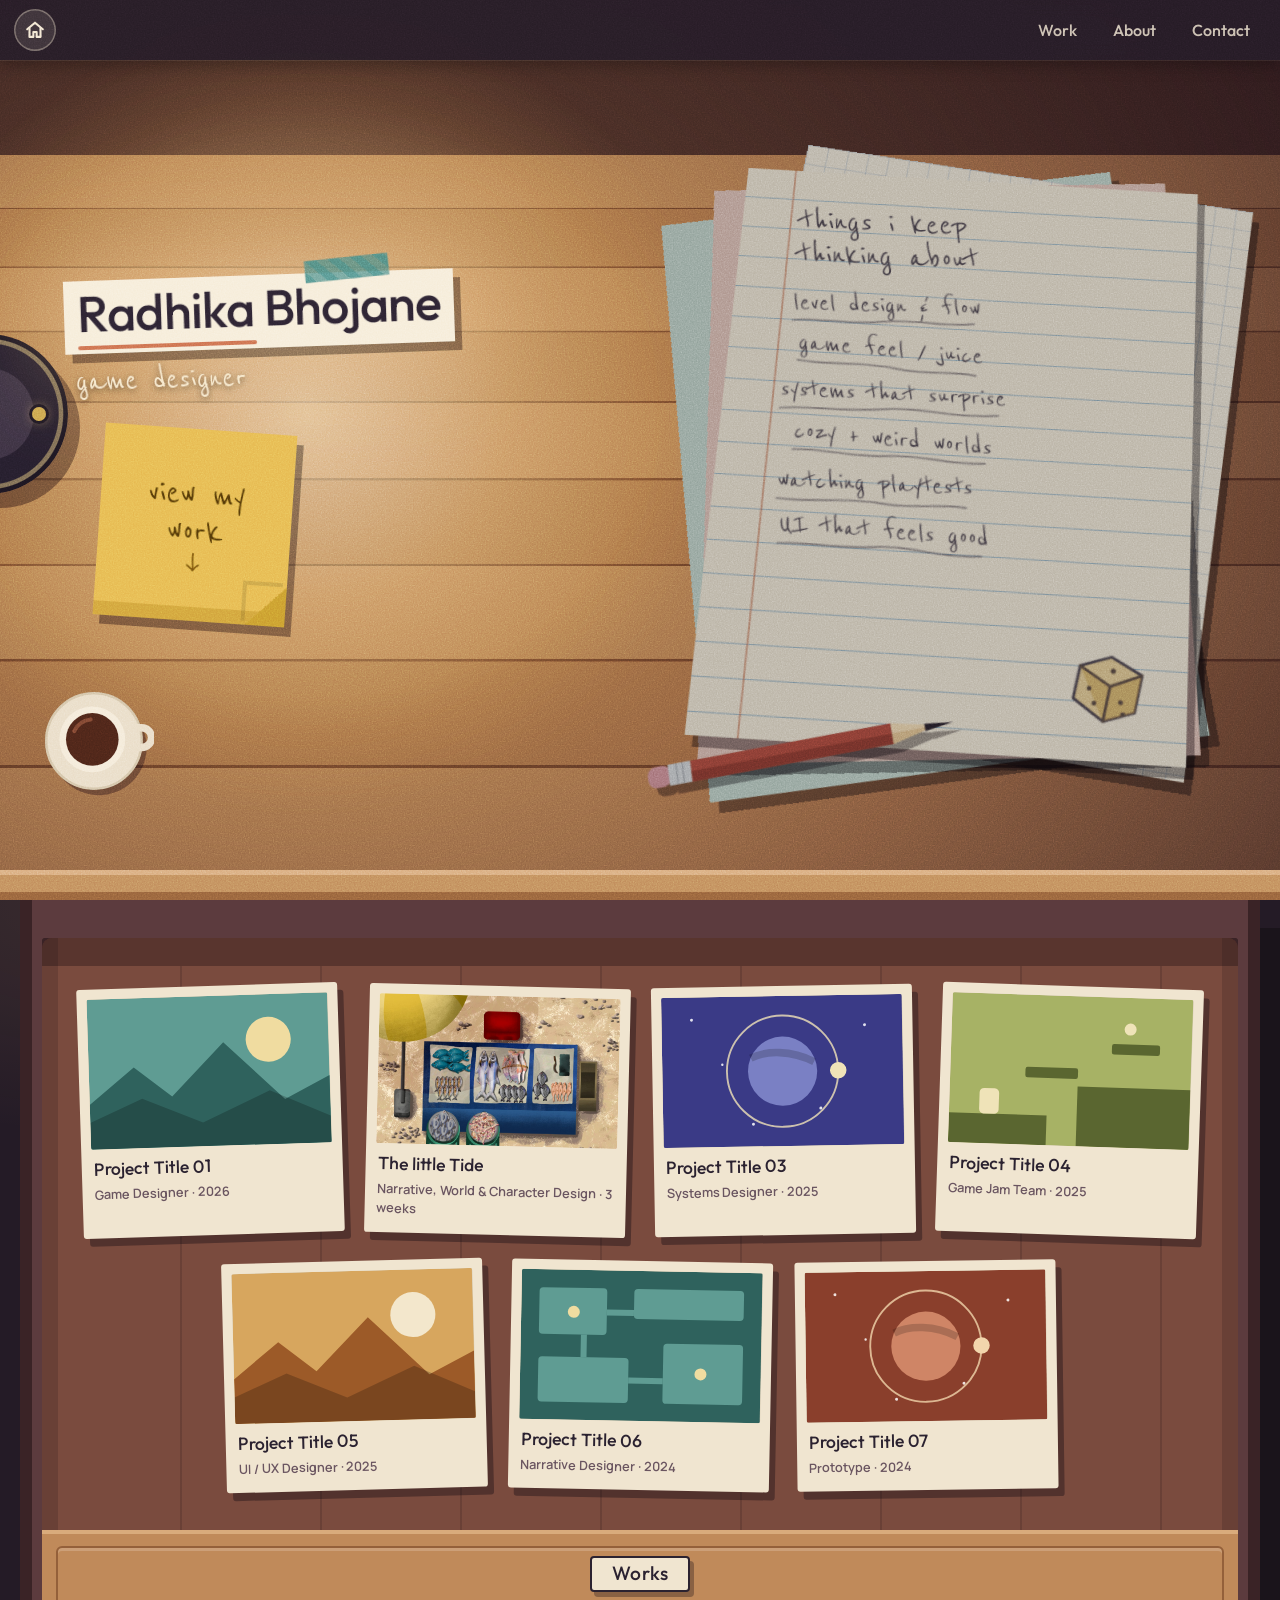
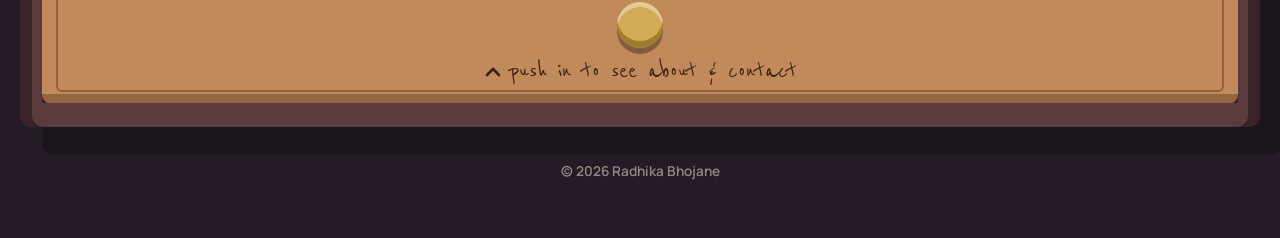
==== commit 8ddab254: "V3" ====
--- a/index.html
+++ b/index.html
@@ -200,6 +200,12 @@
     </article>
   </dialog>
 
+  <dialog id="lightbox" class="lightbox" aria-label="Picture">
+    <button class="x x-float" type="button" data-close aria-label="Close picture">&times;</button>
+    <img id="lb-img" alt="">
+    <p id="lb-cap"></p>
+  </dialog>
+
   <dialog id="skills-dialog" aria-labelledby="sk-title">
     <article class="modal modal-skills">
       <button class="x" type="button" data-close aria-label="Close skills">&times;</button>
--- a/css/style.css
+++ b/css/style.css
@@ -133,7 +133,8 @@
 .desk-plane::before {
   content: ""; position: absolute; inset: 0; pointer-events: none;
   background: url("data:image/svg+xml;utf8,<svg xmlns='http://www.w3.org/2000/svg' width='1400' height='300'><filter id='w' x='0' y='0' width='100%25' height='100%25'><feTurbulence type='fractalNoise' baseFrequency='0.003 0.22' numOctaves='2' seed='9' stitchTiles='stitch'/><feColorMatrix values='0 0 0 0 0.86  0 0 0 0 0.6  0 0 0 0 0.38  2.2 0 0 0 -0.9'/></filter><rect width='100%25' height='100%25' filter='url(%23w)'/></svg>") 0 0 / 1400px 300px;
-  opacity: var(--wood-tex, 1);
+  opacity: var(--wood-tex, 0);
+  display: none; /* option C: flat planks. Delete this line and set --wood-tex above 0 to bring the streaks back */
 }
 /* the pool of lamp light (switches on when the page loads) */
 .lamp-light {
@@ -541,12 +542,35 @@
 .pd-main { position: relative; min-width: 0; min-height: 0; overflow-y: auto; padding-bottom: 56px; overscroll-behavior: contain; }
 .pd-thumb { aspect-ratio: 16 / 7; background: #d8ccb4; overflow: hidden; }
 .pd-thumb > * { display: block; width: 100%; height: 100%; object-fit: cover; }
-.pd-sec { max-width: 800px; padding: 38px 48px 0; }
+.pd-sec { padding: 38px 48px 0; }
 .pd-sec h4 { font-family: var(--font-display); font-weight: 500; font-size: 1.7rem; line-height: 1.15; margin-bottom: 10px; }
 .pd-sec p { margin: 0 0 12px; max-width: 64ch; }
 .pd-list { display: grid; gap: 8px; margin: 4px 0 14px 4px; }
 .pd-list li { position: relative; padding-left: 22px; }
 .pd-list li::before { content: ""; position: absolute; left: 2px; top: .62em; width: 8px; height: 8px; border-radius: 2px; background: var(--coral); transform: rotate(45deg); }
+.pd-sub { font-family: var(--font-display); font-weight: 500; font-size: 1.12rem; margin: 26px 0 10px; color: var(--teal-2); }
+.pd-facts { display: grid; gap: 0; margin: 6px 0 10px; max-width: 760px; }
+.pd-facts > div { display: grid; grid-template-columns: 170px minmax(0, 1fr); gap: 16px; padding: 9px 0; border-bottom: 2px dotted rgba(43, 34, 48, .25); }
+.pd-facts dt { font-family: var(--font-display); font-weight: 500; }
+.pd-facts dd { margin: 0; }
+.pd-steps { counter-reset: st; display: grid; gap: 14px; margin: 8px 0 8px; max-width: 760px; list-style: none; padding: 0; }
+.pd-steps li { counter-increment: st; position: relative; display: grid; gap: 2px; padding-left: 52px; }
+.pd-steps li::before { content: counter(st); position: absolute; left: 0; top: 0; width: 36px; height: 36px; border-radius: 50%; display: grid; place-items: center; background: var(--ink); color: var(--cream); font-family: var(--font-display); font-weight: 500; }
+.pd-steps b { font-family: var(--font-display); font-weight: 500; font-size: 1.08rem; }
+.pd-gal { margin: 12px 0 6px; }
+.pd-shot { margin: 0; overflow: hidden; border-radius: 6px; background: #fbf8f0; box-shadow: 4px 6px 0 rgba(43, 34, 48, .2); }
+.pd-shot img, .pd-shot video { display: block; width: 100%; height: auto; cursor: zoom-in; }
+.pd-shot video { cursor: default; }
+.pd-shot figcaption { padding: 8px 12px 10px; font-size: .85rem; font-weight: 600; color: var(--soft-ink); background: var(--paper); }
+.pd-gal-masonry { column-count: 3; column-gap: 14px; }
+.pd-gal-masonry .pd-shot { break-inside: avoid; margin: 0 0 14px; }
+.pd-gal-stack { display: grid; gap: 16px; }
+.pd-gal-side { display: grid; grid-template-columns: minmax(0, .5fr) minmax(0, 1.5fr); gap: 16px; align-items: center; }
+.pd-video { margin: 12px 0 6px; }
+.lightbox { width: min(1400px, 96vw); text-align: center; }
+.lightbox img { display: block; margin: 0 auto; max-width: 100%; max-height: calc(100svh - 96px); width: auto; height: auto; background: #fbf8f0; border-radius: 6px; box-shadow: 9px 13px 0 rgba(0, 0, 0, .4); }
+.lightbox p { margin-top: 12px; color: var(--cream); font-weight: 600; }
+.lightbox .x-float { top: -14px; right: 0; }
 .pd-fig { margin: 16px 0 6px; aspect-ratio: 16 / 8.5; overflow: hidden; border-radius: 6px; background: #d8ccb4; box-shadow: 5px 7px 0 rgba(43, 34, 48, .22); }
 .pd-fig > * { display: block; width: 100%; height: 100%; object-fit: cover; }
 .btn {
@@ -701,6 +725,10 @@
   .pd-nav .n { display: none; }
   .pd-thumb { aspect-ratio: 16 / 9; }
   .pd-sec { padding: 26px 18px 0; }
+  .pd-facts > div { grid-template-columns: 1fr; gap: 2px; }
+  .pd-gal-masonry { column-count: 2; column-gap: 10px; }
+  .pd-gal-masonry .pd-shot { margin-bottom: 10px; }
+  .pd-gal-side { grid-template-columns: minmax(0, .6fr) minmax(0, 1.4fr); gap: 10px; }
   .pd-sec h4 { font-size: 1.4rem; }
   .pd-links-end { display: flex; padding: 24px 18px 0; }
 }
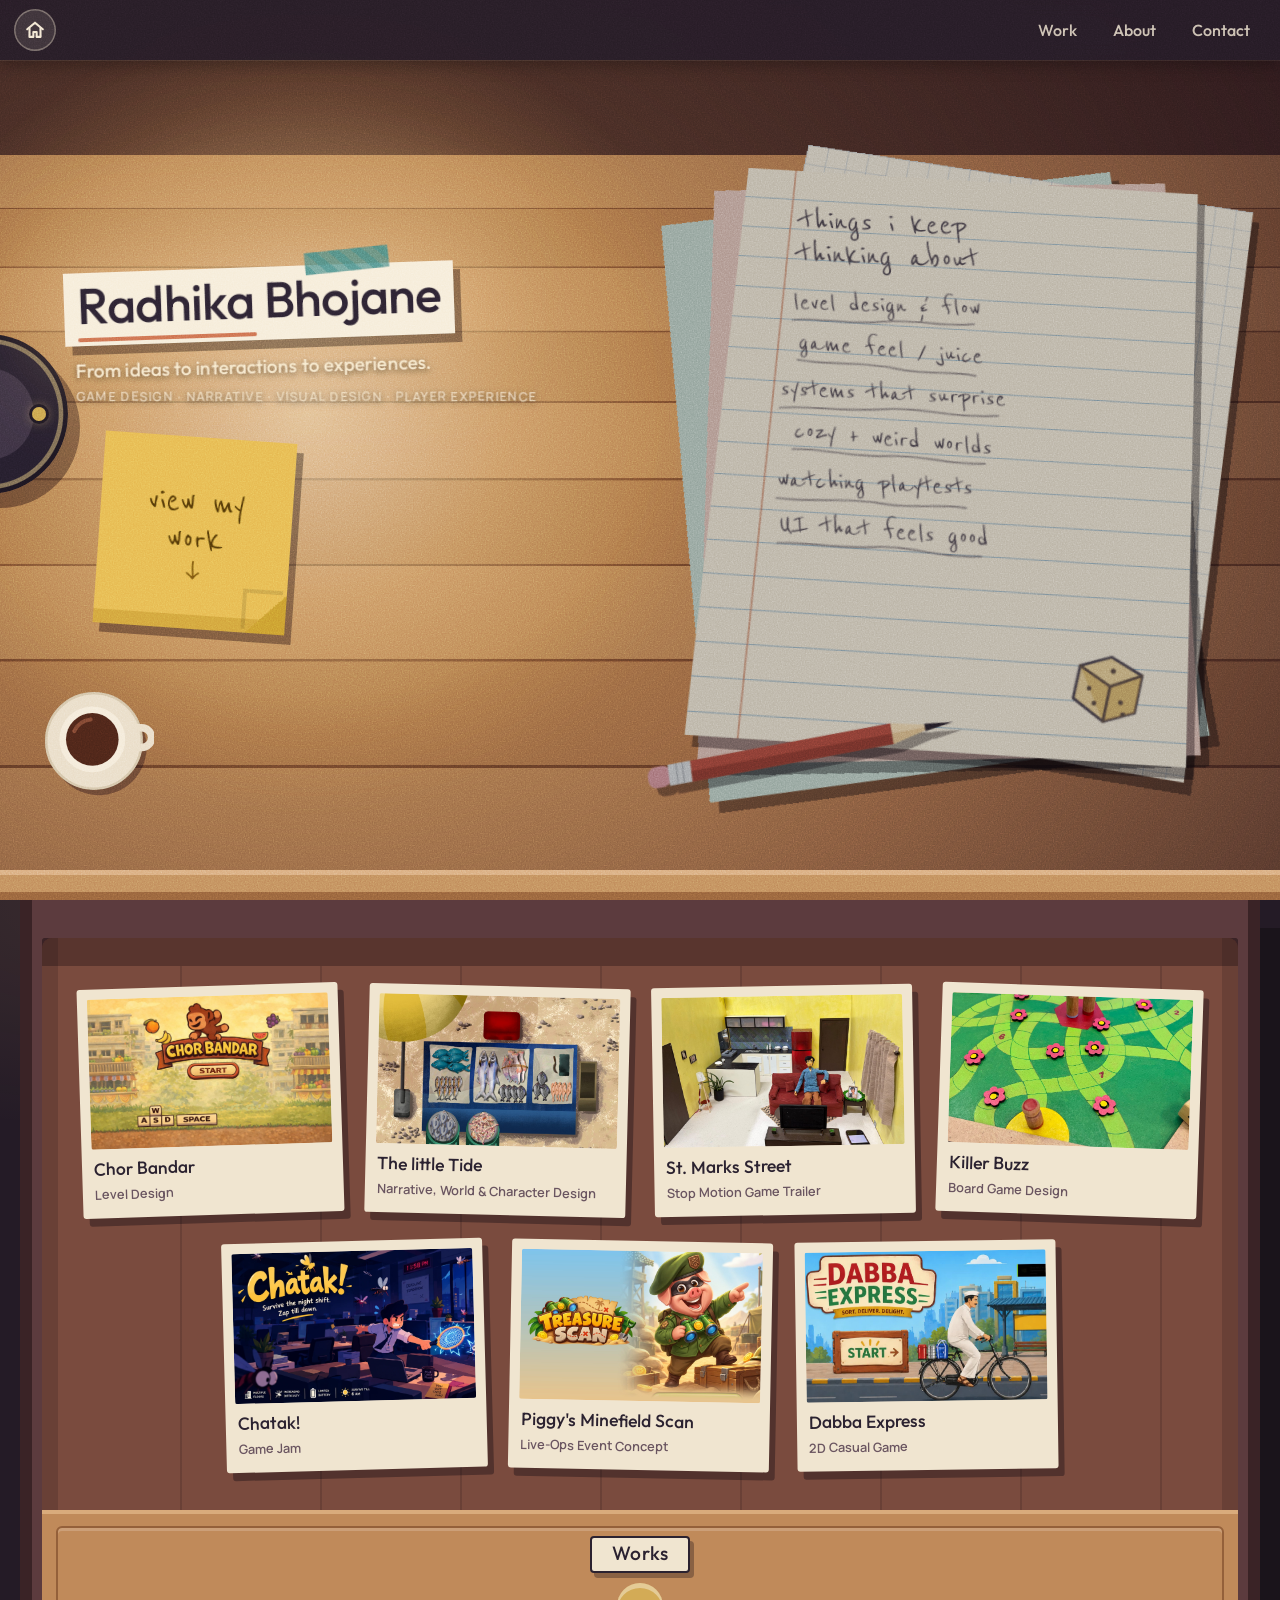
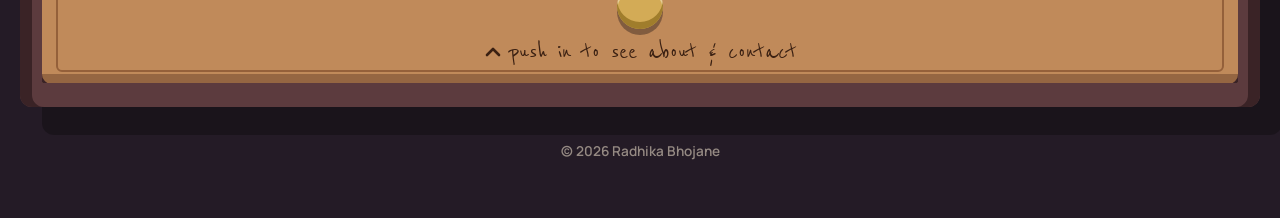
==== commit 4761f226: "About me: your text across both pages, non-scrolling book, new tagline under the name" ====
--- a/index.html
+++ b/index.html
@@ -4,10 +4,10 @@
   <meta charset="UTF-8">
   <meta name="viewport" content="width=device-width, initial-scale=1, viewport-fit=cover">
   <title>Radhika Bhojane — Game Designer</title>
-  <meta name="description" content="Portfolio of Radhika Bhojane, game designer. Open the drawers to see my work, my sketchbook and how to reach me.">
+  <meta name="description" content="Portfolio of Radhika Bhojane, game designer. Open the drawers to see my work, a little about me and how to reach me.">
   <meta name="theme-color" content="#241b26">
   <meta property="og:title" content="Radhika Bhojane — Game Designer">
-  <meta property="og:description" content="Open the drawers to see my work, my sketchbook and how to reach me.">
+  <meta property="og:description" content="Open the drawers to see my work, a little about me and how to reach me.">
   <meta property="og:type" content="website">
   <link rel="icon" href="assets/favicon.svg" type="image/svg+xml">
   <link rel="preconnect" href="https://fonts.googleapis.com">
@@ -43,7 +43,10 @@
           <div class="slip">
             <h1 class="name">Radhika Bhojane</h1>
           </div>
-          <p class="role">game designer</p>
+          <p class="role">
+            <span class="role-line">From ideas to interactions to experiences.</span>
+            <span class="role-tags"><span>Game Design ·</span> <span>Narrative ·</span> <span>Visual Design ·</span> <span>Player Experience</span></span>
+          </p>
 
           <a class="sticky" href="#work" data-goto="work">
             <span>view my<br>work</span>
@@ -128,9 +131,9 @@
                           <span class="sb-doodle" aria-hidden="true">
                             <svg viewBox="0 0 60 30"><path d="M4 22c6-14 12-14 16-4s10 8 16-6 14-4 20 2" fill="none" stroke="#f0e5d0" stroke-width="2.6" stroke-linecap="round"/></svg>
                           </span>
-                          <span class="sr">Open my sketchbook to read about me and download my resume</span>
+                          <span class="sr">Open About me to read a little about me</span>
                         </button>
-                        <p class="hint" aria-hidden="true">open the sketchbook</p>
+                        <p class="hint" aria-hidden="true">open about me</p>
                       </div>
 
                       <div class="pad-slot pen-slot" id="pen-slot">
@@ -215,14 +218,14 @@
     </article>
   </dialog>
 
-  <dialog id="book-dialog" class="book-dialog" aria-label="About me, in my sketchbook">
-    <button class="x x-float" type="button" data-close aria-label="Close sketchbook">&times;</button>
+  <dialog id="book-dialog" class="book-dialog" aria-label="About me">
+    <button class="x x-float" type="button" data-close aria-label="Close About me">&times;</button>
     <div class="spread" id="spread">
       <div class="page page-l" id="page-l"></div>
       <div class="page page-r" id="page-r"></div>
       <div class="leaf" id="leaf" aria-hidden="true">
         <span class="cover-band"></span>
-        <span class="cover-title">sketchbook</span>
+        <span class="cover-title">about me</span>
       </div>
     </div>
   </dialog>
--- a/css/style.css
+++ b/css/style.css
@@ -201,6 +201,14 @@
   color: #f6e7c8; text-shadow: 0 2px 6px rgba(20, 8, 14, .6); transform: rotate(-1.5deg);
   animation: fade .8s .5s both;
 }
+/* tagline in two steps under the name: a handwritten line, then a smaller list of disciplines */
+/* sized as a fixed fraction (0.38) of the name, so the line always sits just inside the name's width */
+.role-line { display: block; white-space: nowrap; font-family: var(--font-display); font-weight: 500; font-size: clamp(.65rem, 3.27cqw, 1.75rem); line-height: 1.25; letter-spacing: .005em; }
+.role-tags {
+  display: block; margin-top: 10px; font-family: var(--font-body); font-size: clamp(.6rem, 2.15cqw, 1.1rem); font-weight: 600;
+  letter-spacing: .1em; text-transform: uppercase; line-height: 1.5; color: rgba(246, 231, 200, .78); transform: rotate(1.5deg);
+}
+.role-tags span { white-space: nowrap; }
 
 /* sticky note button */
 .sticky {
@@ -517,8 +525,8 @@
 .pd-links { display: flex; flex-wrap: wrap; gap: 10px; }
 
 /* ---------- Project dialog: section index on the left, the write-up on the right ---------- */
-.project-dialog { width: min(1180px, calc(100vw - 24px)); }
-.modal-project { width: 100%; display: grid; grid-template-columns: 272px minmax(0, 1fr); height: min(90svh, 860px); max-height: none; overflow: hidden; }
+.project-dialog { width: min(1340px, calc(100vw - 32px)); }
+.modal-project { width: 100%; display: grid; grid-template-columns: 260px minmax(0, 1fr); height: min(92svh, 940px); max-height: none; overflow: hidden; }
 .modal-project .x { top: 12px; right: 14px; }
 .pd-side {
   min-width: 0; display: flex; flex-direction: column; gap: 12px; min-height: 0; overflow-y: auto;
@@ -540,24 +548,24 @@
 .pd-side .pd-links { margin-top: auto; padding-top: 14px; }
 .pd-links-end { display: none; }
 .pd-main { position: relative; min-width: 0; min-height: 0; overflow-y: auto; padding-bottom: 56px; overscroll-behavior: contain; }
-.pd-thumb { aspect-ratio: 16 / 7; background: #d8ccb4; overflow: hidden; }
+.pd-thumb { aspect-ratio: 16 / 5; background: #d8ccb4; overflow: hidden; }
 .pd-thumb > * { display: block; width: 100%; height: 100%; object-fit: cover; }
-.pd-sec { padding: 38px 48px 0; }
+.pd-sec { padding: 38px clamp(28px, 4vw, 56px) 0; }
 .pd-sec h4 { font-family: var(--font-display); font-weight: 500; font-size: 1.7rem; line-height: 1.15; margin-bottom: 10px; }
-.pd-sec p { margin: 0 0 12px; max-width: 64ch; }
-.pd-list { display: grid; gap: 8px; margin: 4px 0 14px 4px; }
+.pd-sec p { margin: 0 0 12px; max-width: 76ch; }
+.pd-list { display: grid; gap: 8px; margin: 4px 0 14px 4px; max-width: 900px; }
 .pd-list li { position: relative; padding-left: 22px; }
 .pd-list li::before { content: ""; position: absolute; left: 2px; top: .62em; width: 8px; height: 8px; border-radius: 2px; background: var(--coral); transform: rotate(45deg); }
 .pd-sub { font-family: var(--font-display); font-weight: 500; font-size: 1.12rem; margin: 26px 0 10px; color: var(--teal-2); }
-.pd-facts { display: grid; gap: 0; margin: 6px 0 10px; max-width: 760px; }
-.pd-facts > div { display: grid; grid-template-columns: 170px minmax(0, 1fr); gap: 16px; padding: 9px 0; border-bottom: 2px dotted rgba(43, 34, 48, .25); }
+.pd-facts { display: grid; gap: 0; margin: 6px 0 10px; max-width: 900px; }
+.pd-facts > div { display: grid; grid-template-columns: 200px minmax(0, 1fr); gap: 16px; padding: 9px 0; border-bottom: 2px dotted rgba(43, 34, 48, .25); }
 .pd-facts dt { font-family: var(--font-display); font-weight: 500; }
 .pd-facts dd { margin: 0; }
-.pd-steps { counter-reset: st; display: grid; gap: 14px; margin: 8px 0 8px; max-width: 760px; list-style: none; padding: 0; }
+.pd-steps { counter-reset: st; display: grid; gap: 14px; margin: 8px 0 8px; max-width: 900px; list-style: none; padding: 0; }
 .pd-steps li { counter-increment: st; position: relative; display: grid; gap: 2px; padding-left: 52px; }
 .pd-steps li::before { content: counter(st); position: absolute; left: 0; top: 0; width: 36px; height: 36px; border-radius: 50%; display: grid; place-items: center; background: var(--ink); color: var(--cream); font-family: var(--font-display); font-weight: 500; }
 .pd-steps b { font-family: var(--font-display); font-weight: 500; font-size: 1.08rem; }
-.pd-gal { margin: 12px 0 6px; }
+.pd-gal { margin: 12px 0 6px; max-width: 760px; }
 .pd-shot { margin: 0; overflow: hidden; border-radius: 6px; background: #fbf8f0; box-shadow: 4px 6px 0 rgba(43, 34, 48, .2); }
 .pd-shot img, .pd-shot video { display: block; width: 100%; height: auto; cursor: zoom-in; }
 .pd-shot video { cursor: default; }
@@ -566,7 +574,59 @@
 .pd-gal-masonry .pd-shot { break-inside: avoid; margin: 0 0 14px; }
 .pd-gal-stack { display: grid; gap: 16px; }
 .pd-gal-side { display: grid; grid-template-columns: minmax(0, .5fr) minmax(0, 1.5fr); gap: 16px; align-items: center; }
-.pd-video { margin: 12px 0 6px; }
+.pd-gal-pair { display: grid; grid-template-columns: repeat(2, minmax(0, 1fr)); gap: 16px; align-items: start; }
+.pd-gal-grid { display: grid; grid-template-columns: repeat(auto-fit, minmax(150px, 1fr)); gap: 14px; align-items: start; }
+.pd-gal-row { display: flex; gap: 14px; align-items: flex-start; max-width: none; }
+.pd-gal-row .pd-shot { flex: 1 1 0; min-width: 0; }
+/* collage: a 6-column grid; each picture's span: [columns, rows] in content.js sets its size */
+.pd-gal-collage { display: grid; grid-template-columns: repeat(6, minmax(0, 1fr)); grid-auto-rows: 64px; gap: 8px; }
+.pd-gal-collage .pd-shot { grid-column: span var(--c, 3); grid-row: span var(--r, 3); box-shadow: 3px 4px 0 rgba(43, 34, 48, .18); }
+.pd-gal-collage .pd-shot img { height: 100%; object-fit: cover; }
+.pd-links-inline { margin: 4px 0 16px; }
+/* embedded prototype: sized to a phone, with a short note above */
+.pd-embed-wrap { display: flex; flex-direction: column; align-items: center; text-align: center; }
+.pd-embed-note { display: inline-flex; align-items: center; gap: 8px; margin: 4px 0 10px !important; padding: 7px 14px 7px 10px; border-radius: 999px; background: #fbf8f0; box-shadow: inset 0 0 0 2px rgba(43, 34, 48, .18); font-size: .9rem; font-weight: 600; }
+.pd-embed-note svg { flex: none; width: 18px; height: 18px; color: var(--coral); }
+/* sized so the whole phone, spin button included, fits on screen without scrolling */
+.pd-embed { position: relative; height: min(700px, 76vh); aspect-ratio: 9 / 16; max-width: 100%; margin: 6px 0 10px; }
+.pd-embed iframe { display: block; width: 100%; height: 100%; border: 0; }
+.pd-embed-full { margin-bottom: 6px; }
+.pd-embed .pd-embed-exit { display: none; position: absolute; top: 12px; right: 12px; z-index: 2; }
+.pd-embed.is-full { position: fixed; inset: 0; z-index: 1000; width: 100%; height: 100%; max-width: none; margin: 0; aspect-ratio: auto; background: #241d26; }
+.pd-embed:fullscreen { width: 100%; height: 100%; background: #241d26; }
+.pd-embed.is-full .pd-embed-exit { display: inline-flex; }
+.pd-video { margin: 12px 0 6px; max-width: 760px; }
+.pd-yt { aspect-ratio: 16 / 9; background: #000; max-width: none; }
+/* core loop diagram: three steps across the top, three back along the bottom, arrows between */
+.pd-loop { display: grid; grid-template-columns: repeat(3, minmax(0, 1fr)); grid-template-areas: "n1 n2 n3" "up mid down" "n6 n5 n4"; column-gap: 36px; max-width: 860px; margin: 16px 0 10px; }
+.pd-loop-n1 { grid-area: n1; } .pd-loop-n2 { grid-area: n2; } .pd-loop-n3 { grid-area: n3; }
+.pd-loop-n4 { grid-area: n4; } .pd-loop-n5 { grid-area: n5; } .pd-loop-n6 { grid-area: n6; }
+.pd-loop-node { position: relative; display: grid; gap: 2px; align-content: start; padding: 14px 14px 15px; border: 2px solid var(--ink); border-radius: 14px; background: #fbf8f0; box-shadow: 4px 5px 0 rgba(43, 34, 48, .18); }
+.pd-loop-node b { font-family: var(--font-display); font-weight: 500; font-size: 1.04rem; line-height: 1.2; }
+.pd-loop-node > span:last-child { font-size: .88rem; line-height: 1.35; color: var(--soft-ink); }
+.pd-loop-num { width: 30px; height: 30px; margin-bottom: 6px; border-radius: 50%; display: grid; place-items: center; background: var(--coral); color: var(--cream); font-family: var(--font-display); font-weight: 600; }
+.pd-loop-node::after, .pd-loop-up, .pd-loop-down { content: ""; background: no-repeat center / contain url("data:image/svg+xml,%3Csvg xmlns='http://www.w3.org/2000/svg' viewBox='0 0 24 14'%3E%3Cpath d='M2 7h18M14 2l6 5-6 5' fill='none' stroke='%23c8603f' stroke-width='2.6' stroke-linecap='round' stroke-linejoin='round'/%3E%3C/svg%3E"); }
+.pd-loop-node::after { position: absolute; top: 50%; width: 26px; height: 16px; margin-top: -8px; }
+.pd-loop-n1::after, .pd-loop-n2::after { right: -33px; }
+.pd-loop-n4::after, .pd-loop-n5::after { left: -33px; transform: rotate(180deg); }
+.pd-loop-n3::after, .pd-loop-n6::after { display: none; }
+.pd-loop-down, .pd-loop-up { height: 58px; transform: rotate(90deg); background-size: 26px 16px; }
+.pd-loop-down { grid-area: down; }
+.pd-loop-up { grid-area: up; transform: rotate(-90deg); }
+/* flow: hexagon stages joined by arrows, wrapping onto new lines when space runs out */
+.pd-flow { display: flex; flex-wrap: wrap; align-items: center; gap: 12px 6px; margin: 14px 0 10px; }
+.pd-flow-step { padding: 12px 24px; background: #e8d6a8; font-family: var(--font-display); font-weight: 500; font-size: 1rem; clip-path: polygon(16px 0, calc(100% - 16px) 0, 100% 50%, calc(100% - 16px) 100%, 16px 100%, 0 50%); }
+.pd-flow-arrow { width: 26px; height: 16px; background: no-repeat center / contain url("data:image/svg+xml,%3Csvg xmlns='http://www.w3.org/2000/svg' viewBox='0 0 24 14'%3E%3Cpath d='M2 7h18M14 2l6 5-6 5' fill='none' stroke='%23c8603f' stroke-width='2.6' stroke-linecap='round' stroke-linejoin='round'/%3E%3C/svg%3E"); }
+/* five steps: the fifth card stretches along the bottom-left and the arrow climbs back to 1 */
+.pd-loop-5 { grid-template-areas: "n1 n2 n3" "up mid down" "n5 n5 n4"; }
+.pd-loop-5 .pd-loop-n5::after { display: none; }
+.pd-loop-center { grid-area: mid; display: flex; align-items: center; justify-content: center; gap: 8px; text-align: center; font-family: var(--font-display); font-weight: 500; font-size: .95rem; color: var(--teal-2); }
+.pd-loop-center svg { flex: none; width: 22px; height: 22px; }
+.pd-yt iframe { display: block; width: 100%; height: 100%; border: 0; }
+.pd-yt-soon { display: grid; place-items: center; background: repeating-linear-gradient(135deg, #2b2230 0 14px, #33293a 14px 28px); color: var(--cream); font-family: var(--font-display); font-weight: 500; font-size: 1.1rem; }
+.pd-yt-link { position: relative; display: block; height: 100%; color: #fff; }
+.pd-yt .pd-yt-link img { height: 100%; object-fit: cover; cursor: pointer; }
+.pd-yt-link span { position: absolute; left: 50%; top: 50%; transform: translate(-50%, -50%); padding: 10px 18px; border-radius: 999px; background: rgba(0, 0, 0, .75); font-weight: 600; }
 .lightbox { width: min(1400px, 96vw); text-align: center; }
 .lightbox img { display: block; margin: 0 auto; max-width: 100%; max-height: calc(100svh - 96px); width: auto; height: auto; background: #fbf8f0; border-radius: 6px; box-shadow: 9px 13px 0 rgba(0, 0, 0, .4); }
 .lightbox p { margin-top: 12px; color: var(--cream); font-weight: 600; }
@@ -607,7 +667,7 @@
 }
 .spread.is-open { transform: none; }
 .page {
-  position: absolute; top: 0; bottom: 0; width: 50%; overflow: auto; padding: 38px 38px 34px;
+  position: absolute; top: 0; bottom: 0; width: 50%; overflow: hidden; padding: 38px 38px 34px;
   background:
     var(--grain-soft),
     repeating-linear-gradient(transparent 0 31px, rgba(110, 140, 180, .3) 31px 32px) 0 56px / 100% 100% no-repeat,
@@ -627,14 +687,12 @@
 .spread.is-open .leaf { animation: cover-swing .6s .08s cubic-bezier(.5, 0, .8, .5) both; }
 .cover-band { position: absolute; top: 0; bottom: 0; right: 10%; width: 14px; background: var(--coral); }
 .cover-title { position: relative; font-family: var(--font-display); font-weight: 500; font-size: 2.1rem; transform: rotate(-3deg); background: var(--paper); color: var(--ink); padding: 6px 20px; box-shadow: 4px 5px 0 rgba(0, 0, 0, .25); }
-.page h3 { font-family: var(--font-display); font-weight: 500; font-size: 2rem; line-height: 1.1; margin-bottom: 20px; }
+.page h3 { font-family: var(--font-display); font-weight: 500; font-size: 2em; line-height: 1.1; margin-bottom: 20px; }
 .page p { margin-bottom: 14px; line-height: 32px; }
-.page .glance { display: grid; margin-bottom: 20px; }
-.glance li { display: flex; justify-content: space-between; gap: 14px; line-height: 32px; border-bottom: 2px dotted rgba(43, 34, 48, .3); }
-.glance b { font-family: var(--font-display); font-weight: 500; font-size: 1rem; }
-.glance span { text-align: right; font-weight: 600; }
+/* the right page continues the text, starting level with the first paragraph on the left */
+.page-r p:first-child { margin-top: 55px; }
 .page .btn { margin-top: 6px; }
-.page-note { font-family: var(--font-pencil); font-size: 1.9rem; color: var(--graphite); transform: rotate(-2deg); display: inline-block; margin-top: 18px; line-height: 1; }
+.page-note { font-family: var(--font-pencil); font-size: 1.9em; color: var(--graphite); transform: rotate(-2deg); display: inline-block; margin-top: 18px; line-height: 1; }
 
 /* ==========================================================
    Animations
@@ -672,8 +730,12 @@
   .desk-content { grid-template-columns: 1fr; gap: 46px; padding: calc(var(--nav-h) + 34px) 20px 58px; }
   .intro { display: grid; grid-template-columns: minmax(0, 1fr) auto; align-items: center; column-gap: 12px; }
   .slip { grid-column: 1 / -1; justify-self: start; }
-  .role { grid-column: 1; margin: 20px 0 0 6px; font-size: 2.1rem; }
-  .sticky { grid-column: 2; width: 128px; margin: 22px 2px 0 0; padding: 10px; font-size: 2.3rem; }
+  /* bigger name on narrow screens, with the tagline on its own full-width row beneath it */
+  .name { font-size: clamp(1.7rem, 11.8cqw, 4.6rem); }
+  .role-line { font-size: clamp(.65rem, 4.48cqw, 1.75rem); }
+  .role-tags { font-size: clamp(.6rem, 2.95cqw, 1.1rem); }
+  .role { grid-column: 1 / -1; margin: 18px 0 0 6px; font-size: 2.1rem; }
+  .sticky { grid-column: 1 / -1; justify-self: end; width: 128px; margin: 14px 2px 0 0; padding: 10px; font-size: 2.3rem; }
   .papers { width: min(92%, 420px); }
   .s1 { transform: translate(-14px, 14px) rotate(-8deg); }
   .s2 { transform: translate(14px, -6px) rotate(6deg); }
@@ -711,8 +773,8 @@
   .modal-skills { padding-inline: 20px; }
 }
 @media (max-width: 760px) {
-  .project-dialog { width: calc(100vw - 16px); }
-  .modal-project { grid-template-columns: minmax(0, 1fr); grid-template-rows: auto minmax(0, 1fr); height: min(92svh, 800px); }
+  .project-dialog { width: calc(100vw - 10px); }
+  .modal-project { grid-template-columns: minmax(0, 1fr); grid-template-rows: auto minmax(0, 1fr); height: min(95svh, 900px); }
   .pd-side { overflow: visible; gap: 6px; padding: 16px 52px 10px 16px; border-right: 0; border-bottom: 2px solid rgba(43, 34, 48, .16); }
   .pd-side h3 { font-size: 1.3rem; }
   .pd-meta { margin-top: -2px; }
@@ -723,22 +785,36 @@
   .pd-nav button { width: auto; flex: none; white-space: nowrap; padding: 7px 14px; border-radius: 999px; box-shadow: inset 0 0 0 2px rgba(43, 34, 48, .3); font-size: .92rem; }
   .pd-nav button[aria-current="true"] { box-shadow: none; }
   .pd-nav .n { display: none; }
-  .pd-thumb { aspect-ratio: 16 / 9; }
-  .pd-sec { padding: 26px 18px 0; }
+  .pd-thumb { aspect-ratio: 2 / 1; }
+  .pd-sec { padding: 24px 15px 0; }
   .pd-facts > div { grid-template-columns: 1fr; gap: 2px; }
   .pd-gal-masonry { column-count: 2; column-gap: 10px; }
   .pd-gal-masonry .pd-shot { margin-bottom: 10px; }
   .pd-gal-side { grid-template-columns: minmax(0, .6fr) minmax(0, 1.4fr); gap: 10px; }
+  .pd-gal-pair, .pd-gal-grid { grid-template-columns: repeat(2, minmax(0, 1fr)); gap: 10px; }
+  .pd-gal-collage { grid-template-columns: repeat(2, minmax(0, 1fr)); grid-auto-rows: auto; gap: 6px; }
+  .pd-gal-collage .pd-shot { grid-column: auto; grid-row: auto; aspect-ratio: 1; }
+  /* with an odd number of pictures, the first one goes full width so the squares pair up */
+  .pd-gal-collage .pd-shot:first-child:nth-last-child(odd) { grid-column: span 2; aspect-ratio: 16 / 10; }
+  .pd-gal-row { flex-direction: column; gap: 10px; }
+  .pd-gal-row .pd-shot { width: 100%; }
+  /* the loop becomes one column, each step pointing down to the next */
+  .pd-loop { grid-template-columns: minmax(0, 1fr); grid-template-areas: "n1" "n2" "n3" "n4" "n5" "n6" "mid"; row-gap: 30px; }
+  .pd-loop-up, .pd-loop-down { display: none; }
+  .pd-loop-node::after, .pd-loop-n3::after, .pd-loop-n6::after, .pd-loop-5 .pd-loop-n5::after { display: block; top: auto; right: auto; left: 50%; bottom: -25px; margin: 0 0 0 -13px; transform: rotate(90deg); }
+  .pd-loop-center { justify-content: flex-start; margin-top: -8px; }
   .pd-sec h4 { font-size: 1.4rem; }
-  .pd-links-end { display: flex; padding: 24px 18px 0; }
+  .pd-links-end { display: flex; padding: 24px 15px 0; }
 }
 @media (max-width: 720px) {
   .book-dialog { width: min(480px, calc(100vw - 20px)); }
-  .spread, .spread.is-open { transform: none; transition: none; height: auto; max-height: calc(100svh - 40px); perspective: none; display: flex; flex-direction: column; overflow: auto; background: var(--grain-soft), var(--paper); border-radius: 10px; box-shadow: 8px 11px 0 rgba(0, 0, 0, .4); }
+  .spread, .spread.is-open { transform: none; transition: none; height: auto; max-height: calc(100svh - 40px); perspective: none; display: flex; flex-direction: column; overflow: hidden; background: var(--grain-soft), var(--paper); border-radius: 10px; box-shadow: 8px 11px 0 rgba(0, 0, 0, .4); }
   .leaf { display: none; }
   .page, .page-l, .page-r { position: static; width: 100%; overflow: visible; padding: 26px 22px; box-shadow: none; border-radius: 0; background: none; opacity: 1; visibility: visible; transform: none; animation: none !important; }
   .page-r { padding-top: 0; padding-bottom: 34px; }
-  .page p, .glance li { line-height: 1.6; }
+  .page p { line-height: 1.6; }
+  .page-r p:first-child { margin-top: 0; }
+  .page-l { padding-bottom: 0; }
   .x-float { top: -12px; right: -6px; }
 }
 @media (max-width: 400px) {
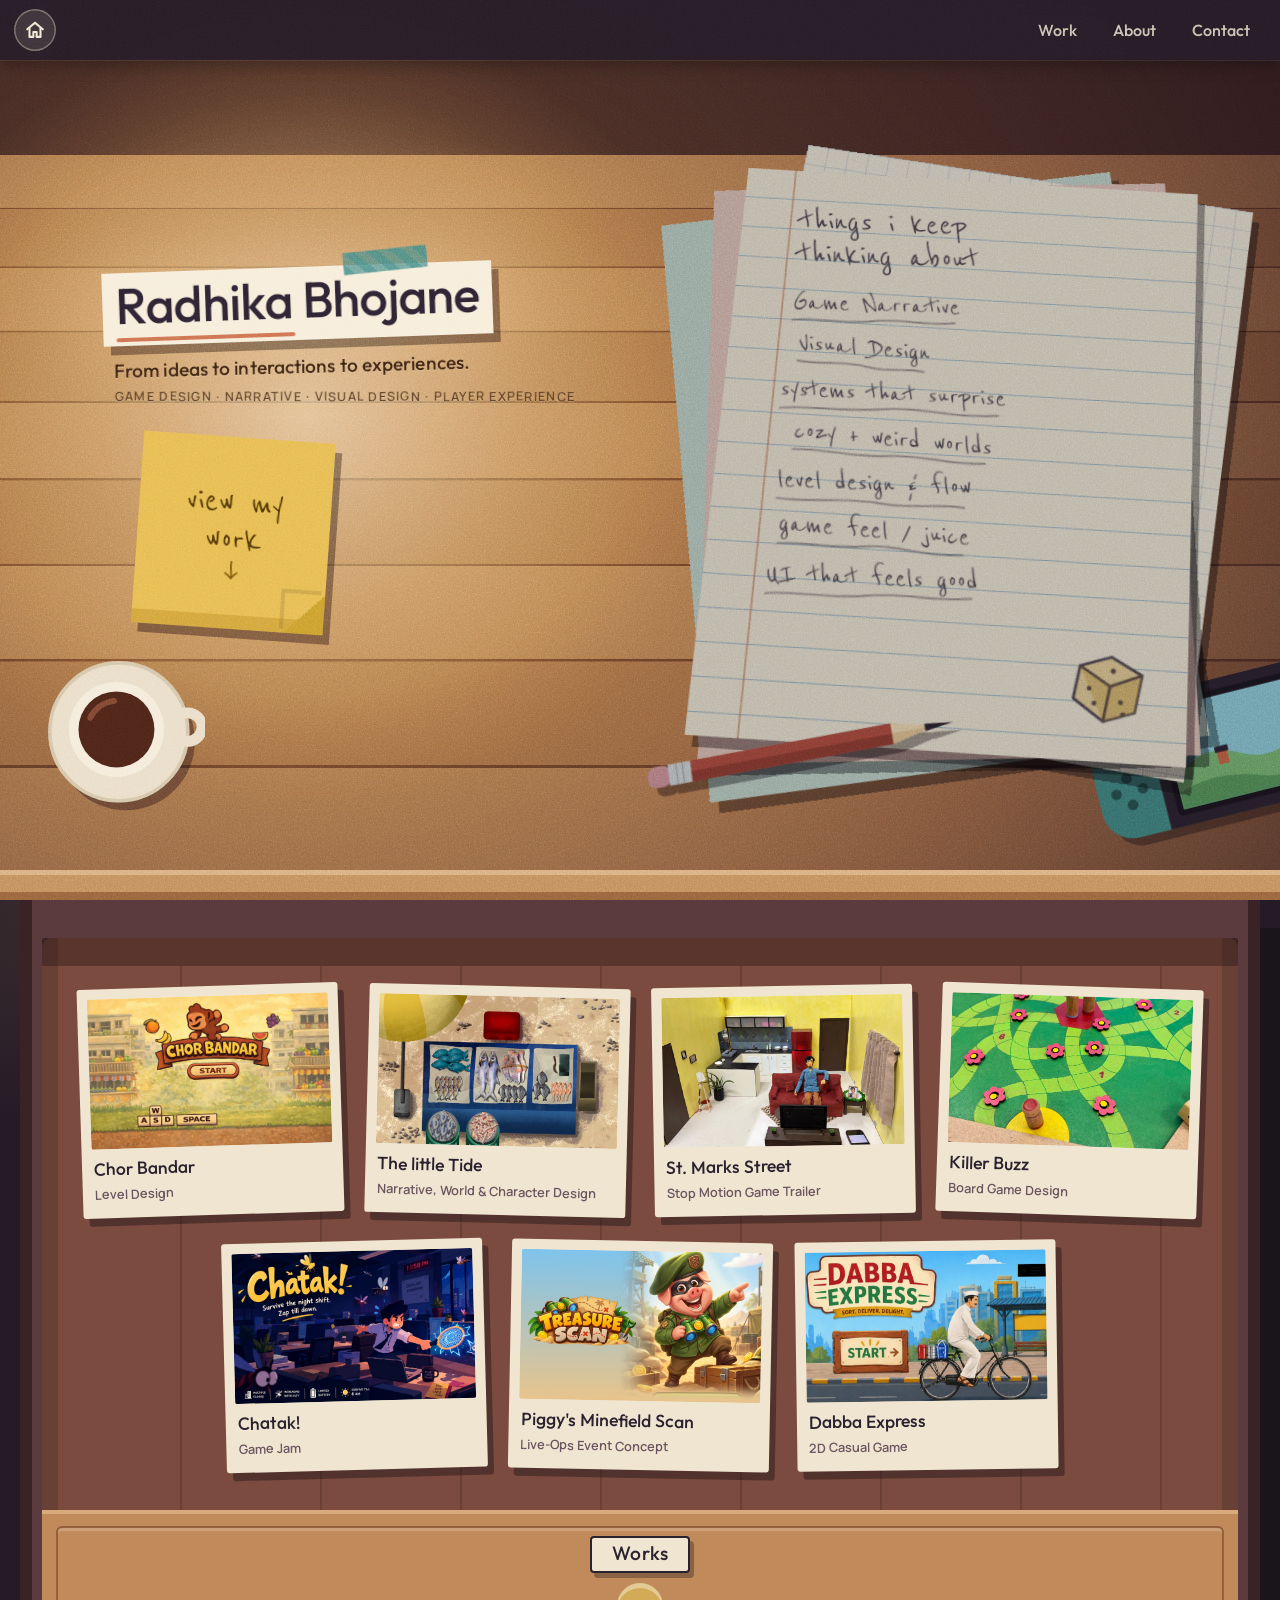
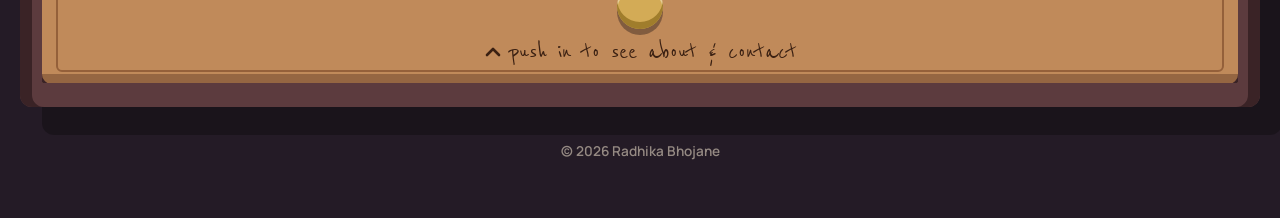
==== commit bf61cd4e: "Desk and About: dark tagline, bigger mug, peeking console, tablet stylus, new skills, drawer props, " ====
--- a/index.html
+++ b/index.html
@@ -36,7 +36,6 @@
       <div class="desk-plane" aria-hidden="true"></div>
       <div class="lamp-light" aria-hidden="true"></div>
       <div class="desk-light" aria-hidden="true"></div>
-      <div class="lamp-base" aria-hidden="true"><i></i></div>
 
       <div class="desk-content">
         <div class="intro">
@@ -89,6 +88,28 @@
         </svg>
       </div>
 
+      <!-- a handheld console peeking in from the right edge of the desk -->
+      <svg class="console" viewBox="0 0 440 200" aria-hidden="true">
+        <rect x="14" y="16" width="420" height="180" rx="40" fill="#1a0e14" opacity=".4"/>
+        <!-- left controller -->
+        <path d="M44 4h44v180H44a40 40 0 0 1-40-40V44A40 40 0 0 1 44 4z" fill="#3b8582"/>
+        <path d="M44 4h44v14H44a40 40 0 0 0-30 13 40 40 0 0 1 30-27z" fill="#fff" opacity=".18"/>
+        <circle cx="46" cy="52" r="17" fill="#22504e"/><circle cx="46" cy="52" r="11" fill="#2d6764"/>
+        <g fill="#22504e"><circle cx="46" cy="104" r="7"/><circle cx="46" cy="140" r="7"/><circle cx="28" cy="122" r="7"/><circle cx="64" cy="122" r="7"/></g>
+        <!-- body and screen -->
+        <rect x="88" y="4" width="264" height="180" fill="#2b2230"/>
+        <rect x="102" y="18" width="236" height="152" rx="6" fill="#1b1520"/>
+        <rect x="110" y="26" width="220" height="136" rx="3" fill="#7fc4d6"/>
+        <path d="M110 120c30-26 58-30 92-12s62 6 86-14 30-8 42 0v68H110z" fill="#6fae6a"/>
+        <path d="M110 140c40-14 74-10 108 2s70 8 112-6v26H110z" fill="#4f8f55"/>
+        <circle cx="290" cy="58" r="14" fill="#f2c45a"/>
+        <rect x="170" y="98" width="14" height="18" fill="#c8603f"/><rect x="168" y="92" width="18" height="8" fill="#2b2230"/>
+        <!-- right controller -->
+        <path d="M352 4h44a40 40 0 0 1 40 40v100a40 40 0 0 1-40 40h-44z" fill="#c8603f"/>
+        <g fill="#8e3f28"><circle cx="394" cy="44" r="8"/><circle cx="394" cy="80" r="8"/><circle cx="376" cy="62" r="8"/><circle cx="412" cy="62" r="8"/></g>
+        <circle cx="394" cy="132" r="17" fill="#8e3f28"/><circle cx="394" cy="132" r="11" fill="#a64c32"/>
+      </svg>
+
       <div class="desk-edge" aria-hidden="true"></div>
     </section>
 
@@ -121,6 +142,43 @@
             <div class="tray" id="about-tray">
               <div class="tray-inner">
                 <div class="tray-bed">
+                  <!-- everyday design tools lying around the drawing pad (decoration only) -->
+                  <div class="desk-props" aria-hidden="true">
+                    <svg class="prop prop-swatches" viewBox="0 0 160 170">
+                      <g transform="translate(80 150)">
+                        <g transform="rotate(-34)"><rect x="-14" y="-140" width="28" height="140" rx="5" fill="#3d3a78"/><rect x="-14" y="-38" width="28" height="30" fill="#f4ead8"/></g>
+                        <g transform="rotate(-12)"><rect x="-14" y="-140" width="28" height="140" rx="5" fill="#3b8582"/><rect x="-14" y="-38" width="28" height="30" fill="#f4ead8"/></g>
+                        <g transform="rotate(10)"><rect x="-14" y="-140" width="28" height="140" rx="5" fill="#e0a83a"/><rect x="-14" y="-38" width="28" height="30" fill="#f4ead8"/></g>
+                        <g transform="rotate(32)"><rect x="-14" y="-140" width="28" height="140" rx="5" fill="#c8603f"/><rect x="-14" y="-38" width="28" height="30" fill="#f4ead8"/></g>
+                        <circle r="8" fill="#2b2230"/><circle r="3" fill="#cfc7b6"/>
+                      </g>
+                    </svg>
+                    <svg class="prop prop-ruler" viewBox="0 0 320 40">
+                      <rect x="0" y="4" width="316" height="32" rx="3" fill="#cfd3d8"/>
+                      <rect x="0" y="4" width="316" height="6" rx="3" fill="#fff" opacity=".45"/>
+                      <path d="M12 36v-12M24 36v-7M36 36v-7M48 36v-7M60 36v-12M72 36v-7M84 36v-7M96 36v-7M108 36v-12M120 36v-7M132 36v-7M144 36v-7M156 36v-12M168 36v-7M180 36v-7M192 36v-7M204 36v-12M216 36v-7M228 36v-7M240 36v-7M252 36v-12M264 36v-7M276 36v-7M288 36v-7M300 36v-12" stroke="#5b6068" stroke-width="2"/>
+                      <circle cx="300" cy="14" r="4" fill="#9aa0a8"/>
+                    </svg>
+                    <svg class="prop prop-pencils" viewBox="0 0 220 90">
+                      <g transform="rotate(-8 110 45)">
+                        <rect x="10" y="20" width="18" height="16" rx="3" fill="#d98f98"/><rect x="26" y="20" width="12" height="16" fill="#cfd3d8"/>
+                        <rect x="38" y="20" width="132" height="16" fill="#e0a83a"/><rect x="38" y="28" width="132" height="8" fill="#c48d22"/>
+                        <path d="M170 20l30 8-30 8z" fill="#f6d9a8"/><path d="M192 25.9l8 2.1-8 2.1z" fill="#2b2230"/>
+                      </g>
+                      <g transform="rotate(4 110 60)">
+                        <rect x="24" y="52" width="18" height="16" rx="3" fill="#d98f98"/><rect x="40" y="52" width="12" height="16" fill="#cfd3d8"/>
+                        <rect x="52" y="52" width="120" height="16" fill="#3b8582"/><rect x="52" y="60" width="120" height="8" fill="#2a6361"/>
+                        <path d="M172 52l30 8-30 8z" fill="#f6d9a8"/><path d="M194 57.9l8 2.1-8 2.1z" fill="#2b2230"/>
+                      </g>
+                    </svg>
+                    <svg class="prop prop-eraser" viewBox="0 0 110 70">
+                      <rect x="8" y="10" width="94" height="50" rx="8" fill="#1a0e14" opacity=".25" transform="translate(5 6)"/>
+                      <rect x="8" y="10" width="94" height="50" rx="8" fill="#f2f0ea"/>
+                      <rect x="8" y="10" width="54" height="50" rx="8" fill="#3d3a78"/>
+                      <rect x="54" y="10" width="8" height="50" fill="#3d3a78"/>
+                      <path d="M18 26h30M18 36h22" stroke="#cfcbe3" stroke-width="4" stroke-linecap="round"/>
+                    </svg>
+                  </div>
                   <div class="pad">
                     <span class="pad-keys" aria-hidden="true"><i></i><i></i><i></i><i></i></span>
                     <div class="pad-area">
@@ -138,21 +196,26 @@
 
                       <div class="pad-slot pen-slot" id="pen-slot">
                         <button class="pen" id="open-skills" type="button" aria-haspopup="dialog">
+                          <!-- a drawing-tablet pen: eraser end, slim barrel, rubber grip with two side buttons, cone and fine nib -->
                           <svg viewBox="0 0 380 44" aria-hidden="true">
-                            <rect x="4" y="8" width="132" height="28" rx="14" fill="#2f2c66"/>
-                            <rect x="14" y="11" width="104" height="5" rx="2.5" fill="#fff" opacity=".2"/>
-                            <rect x="136" y="9" width="150" height="26" fill="#211e4d"/>
-                            <path d="M160 10v24M172 10v24M184 10v24M196 10v24M208 10v24M220 10v24" stroke="#46438a" stroke-width="2"/>
-                            <rect x="60" y="15" width="44" height="6" rx="3" fill="#cfcbe3"/>
-                            <rect x="60" y="25" width="44" height="6" rx="3" fill="#cfcbe3"/>
-                            <rect x="134" y="9" width="7" height="26" fill="#c8603f"/>
-                            <path d="M286 9l56 8.5v9L286 35z" fill="#2f2c66"/>
-                            <path d="M342 17.5l26 3.6v1.8l-26 3.6z" fill="#fff"/>
-                            <path d="M368 21l8 1-8 1z" fill="#211e4d"/>
+                            <path d="M10 13h22v18H10a9 9 0 0 1 0-18z" fill="#4a4652"/>
+                            <rect x="30" y="12" width="6" height="20" fill="#3b8582"/>
+                            <path d="M36 12.5h150l18 1v17l-18 1H36z" fill="#2a2733"/>
+                            <rect x="40" y="15" width="140" height="3" rx="1.5" fill="#fff" opacity=".14"/>
+                            <rect x="204" y="10" width="96" height="24" rx="9" fill="#1d1b24"/>
+                            <path d="M210 13h84M210 31h84" stroke="#34313d" stroke-width="2"/>
+                            <rect x="218" y="5.5" width="20" height="7" rx="3.5" fill="#3d3a49"/>
+                            <rect x="242" y="5.5" width="20" height="7" rx="3.5" fill="#3d3a49"/>
+                            <rect x="300" y="11.5" width="5" height="21" fill="#3b8582"/>
+                            <path d="M305 12l50 8.2v3.6L305 32z" fill="#2a2733"/>
+                            <path d="M305 12l50 8.2v1.6L305 18z" fill="#fff" opacity=".12"/>
+                            <path d="M355 20.2l14 1.3v1l-14 1.3z" fill="#8b8794"/>
+                            <path d="M369 21.5l7 .5-7 .5z" fill="#1d1b24"/>
                           </svg>
                           <span class="sr">Open the details of the software and skills I use</span>
                         </button>
                         <ul class="orbit" id="orbit" aria-hidden="true"></ul>
+                        <p class="hint pen-hint" aria-hidden="true">tap the stylus for details</p>
                       </div>
                     </div>
                   </div>
--- a/css/style.css
+++ b/css/style.css
@@ -149,14 +149,6 @@
   background:
     radial-gradient(ellipse 90% 105% at var(--lx) var(--ly), transparent 30%, rgba(22, 9, 20, .62) 100%);
 }
-/* just a hint of the lamp's round base at the left edge */
-.lamp-base {
-  position: absolute; z-index: 0; left: -92px; top: calc(var(--ly) - 80px); width: 160px; height: 160px; border-radius: 50%;
-  background:
-    radial-gradient(circle at 50% 50%, #3a3040 0 40%, #241d2b 41% 62%, #7a6a52 63% 66%, #1b1520 67%);
-  box-shadow: 12px 14px 0 var(--shadow);
-}
-.lamp-base i { position: absolute; right: 22px; top: 50%; width: 14px; height: 14px; margin-top: -7px; border-radius: 50%; background: #c9a24a; box-shadow: 0 0 0 3px #1b1520, 0 0 12px rgba(255, 214, 140, .6); }
 
 .desk-content {
   flex: 1; position: relative; z-index: 1;
@@ -172,7 +164,7 @@
 }
 
 /* name slip (in the light) */
-.intro { container-type: inline-size; display: flex; flex-direction: column; align-items: flex-start; min-width: 0; }
+.intro { container-type: inline-size; display: flex; flex-direction: column; align-items: flex-start; min-width: 0; transform: translateX(clamp(0px, 3vw, 48px)); }
 .slip {
   position: relative; max-width: 100%;
   background: #f6ecd8; padding: .26em .8em .3em;
@@ -198,7 +190,7 @@
 }
 .role {
   margin: 14px 0 0 12px; font-family: var(--font-pencil); font-size: 2.3rem; line-height: 1;
-  color: #f6e7c8; text-shadow: 0 2px 6px rgba(20, 8, 14, .6); transform: rotate(-1.5deg);
+  color: #3a2214; text-shadow: 0 1px 0 rgba(255, 226, 180, .35); transform: rotate(-1.5deg);
   animation: fade .8s .5s both;
 }
 /* tagline in two steps under the name: a handwritten line, then a smaller list of disciplines */
@@ -206,7 +198,7 @@
 .role-line { display: block; white-space: nowrap; font-family: var(--font-display); font-weight: 500; font-size: clamp(.65rem, 3.27cqw, 1.75rem); line-height: 1.25; letter-spacing: .005em; }
 .role-tags {
   display: block; margin-top: 10px; font-family: var(--font-body); font-size: clamp(.6rem, 2.15cqw, 1.1rem); font-weight: 600;
-  letter-spacing: .1em; text-transform: uppercase; line-height: 1.5; color: rgba(246, 231, 200, .78); transform: rotate(1.5deg);
+  letter-spacing: .1em; text-transform: uppercase; line-height: 1.5; color: rgba(58, 34, 20, .82); transform: rotate(1.5deg);
 }
 .role-tags span { white-space: nowrap; }
 
@@ -233,8 +225,16 @@
 
 /* coffee mug, seen from above */
 .mug {
-  position: absolute; left: 3%; bottom: 8%; width: clamp(90px, 9vw, 138px); z-index: 0;
+  position: absolute; left: 3%; bottom: 6%; width: clamp(130px, 13vw, 200px); z-index: 0;
   animation: fade 1s .9s both;
+}
+
+/* handheld console, only partly on the desk: the right edge of the screen cuts it off */
+.console {
+  position: absolute; z-index: 0; right: calc(clamp(300px, 26vw, 420px) * -.42); bottom: 9%;
+  width: clamp(300px, 26vw, 420px); transform: rotate(-14deg);
+  filter: brightness(.8) saturate(.9);
+  animation: fade 1s 1.1s both;
 }
 
 /* papers (outside the light, so they sit back in the shade) */
@@ -454,7 +454,7 @@
 /* skill chips that pop out around the pen */
 .orbit { position: absolute; inset: 0; pointer-events: none; z-index: 3; }
 .orbit li {
-  position: absolute; left: 50%; top: 44%;
+  position: absolute; left: 50%; top: 50%;
   padding: 5px 14px 6px; border-radius: 999px; white-space: nowrap;
   font-family: var(--font-display); font-weight: 500; font-size: .98rem; line-height: 1.1;
   background: var(--paper); color: var(--ink); border: 2px solid var(--ink);
@@ -467,15 +467,24 @@
 .orbit li:nth-child(3n+1) { background: #bcd3c9; }
 .pen:focus-visible ~ .orbit li {
   opacity: 1;
-  transform: translate(calc(-50% + var(--ux) * var(--rx)), calc(-50% + var(--uy) * var(--ry))) rotate(var(--tilt)) scale(1);
+  transform: translate(calc(var(--ax) + var(--x)), calc(-50% + var(--y))) rotate(var(--tilt)) scale(1);
 }
 @media (hover: hover) and (pointer: fine) {
   .pen:hover ~ .orbit li {
     opacity: 1;
-    transform: translate(calc(-50% + var(--ux) * var(--rx)), calc(-50% + var(--uy) * var(--ry))) rotate(var(--tilt)) scale(1);
+    transform: translate(calc(var(--ax) + var(--x)), calc(-50% + var(--y))) rotate(var(--tilt)) scale(1);
   }
 }
-.pen-slot { --rx: 118px; --ry: 128px; }
+.pen-hint { display: none; }
+
+/* everyday design tools around the drawing pad: decoration only, behind the pad */
+.tray-bed > .desk-props { position: absolute; inset: 0; z-index: 0; pointer-events: none; }
+.prop { position: absolute; filter: drop-shadow(5px 7px 0 rgba(20, 8, 14, .28)); }
+.prop-swatches { width: 150px; left: calc(50% - 350px - 150px); top: 12%; transform: rotate(-10deg); }
+.prop-ruler { width: 260px; left: calc(50% - 350px - 200px); bottom: 14%; transform: rotate(62deg); }
+.prop-pencils { width: 190px; right: calc(50% - 350px - 175px); top: 14%; transform: rotate(-28deg); }
+.prop-eraser { width: 92px; right: calc(50% - 350px - 110px); bottom: 16%; transform: rotate(14deg); }
+@media (max-width: 1100px) { .tray-bed > .desk-props { display: none; } }
 
 /* ---------- Contact: base of the cabinet ---------- */
 .base {
@@ -741,7 +750,7 @@
   .s2 { transform: translate(14px, -6px) rotate(6deg); }
   .s3 { transform: translate(-6px, 6px) rotate(-3deg); }
   .mug { display: none; }
-  .lamp-base { left: -104px; }
+  .console { width: 200px; right: -84px; bottom: 3%; }
   .lamp-light { background: radial-gradient(ellipse 80% 40% at var(--lx) var(--ly), rgba(255, 232, 186, .6) 0, rgba(255, 208, 140, .3) 36%, rgba(255, 186, 104, .08) 62%, transparent 76%); }
   .desk-light { background: radial-gradient(ellipse 120% 70% at var(--lx) var(--ly), transparent 30%, rgba(22, 9, 20, .6) 100%); }
   .desk-plane { top: -22%; transform: perspective(900px) rotateX(20deg); }
@@ -762,9 +771,17 @@
   .pad-keys { display: none; }
   .pad-area { grid-template-columns: 1fr; gap: 20px; padding: 22px 12px 18px; min-height: 0; }
   .sketchbook { width: min(176px, 60%); }
-  .pen-slot { min-height: 370px; --rx: min(132px, 35vw); --ry: 138px; }
-  .pen { width: min(280px, 84%); }
-  .orbit li { font-size: .88rem; padding: 4px 11px 5px; box-shadow: 2px 3px 0 rgba(47, 44, 102, .4); }
+  /* phones can't hover: the skills sit in a tidy row under the stylus, and a tap opens the details */
+  .pad-area { gap: 26px; }
+  .pen-slot { min-height: 0; gap: 14px; padding-top: 6px; }
+  .pen { width: min(250px, 78%); transform: rotate(-12deg); }
+  .pen:hover, .pen:focus-visible { transform: rotate(-9deg) translateY(-3px); }
+  .orbit { position: static; display: flex; flex-wrap: wrap; justify-content: center; gap: 8px 6px; padding: 0 4px; }
+  .orbit li, .pen:focus-visible ~ .orbit li {
+    position: static; opacity: 1; transform: rotate(var(--tilt)); transition: none;
+    font-size: .84rem; padding: 4px 11px 5px; box-shadow: 2px 3px 0 rgba(47, 44, 102, .4);
+  }
+  .pen-hint { display: block; font-size: 1.5rem; }
 
   .base { padding: 26px 14px 28px; }
   .pills { gap: 10px; }
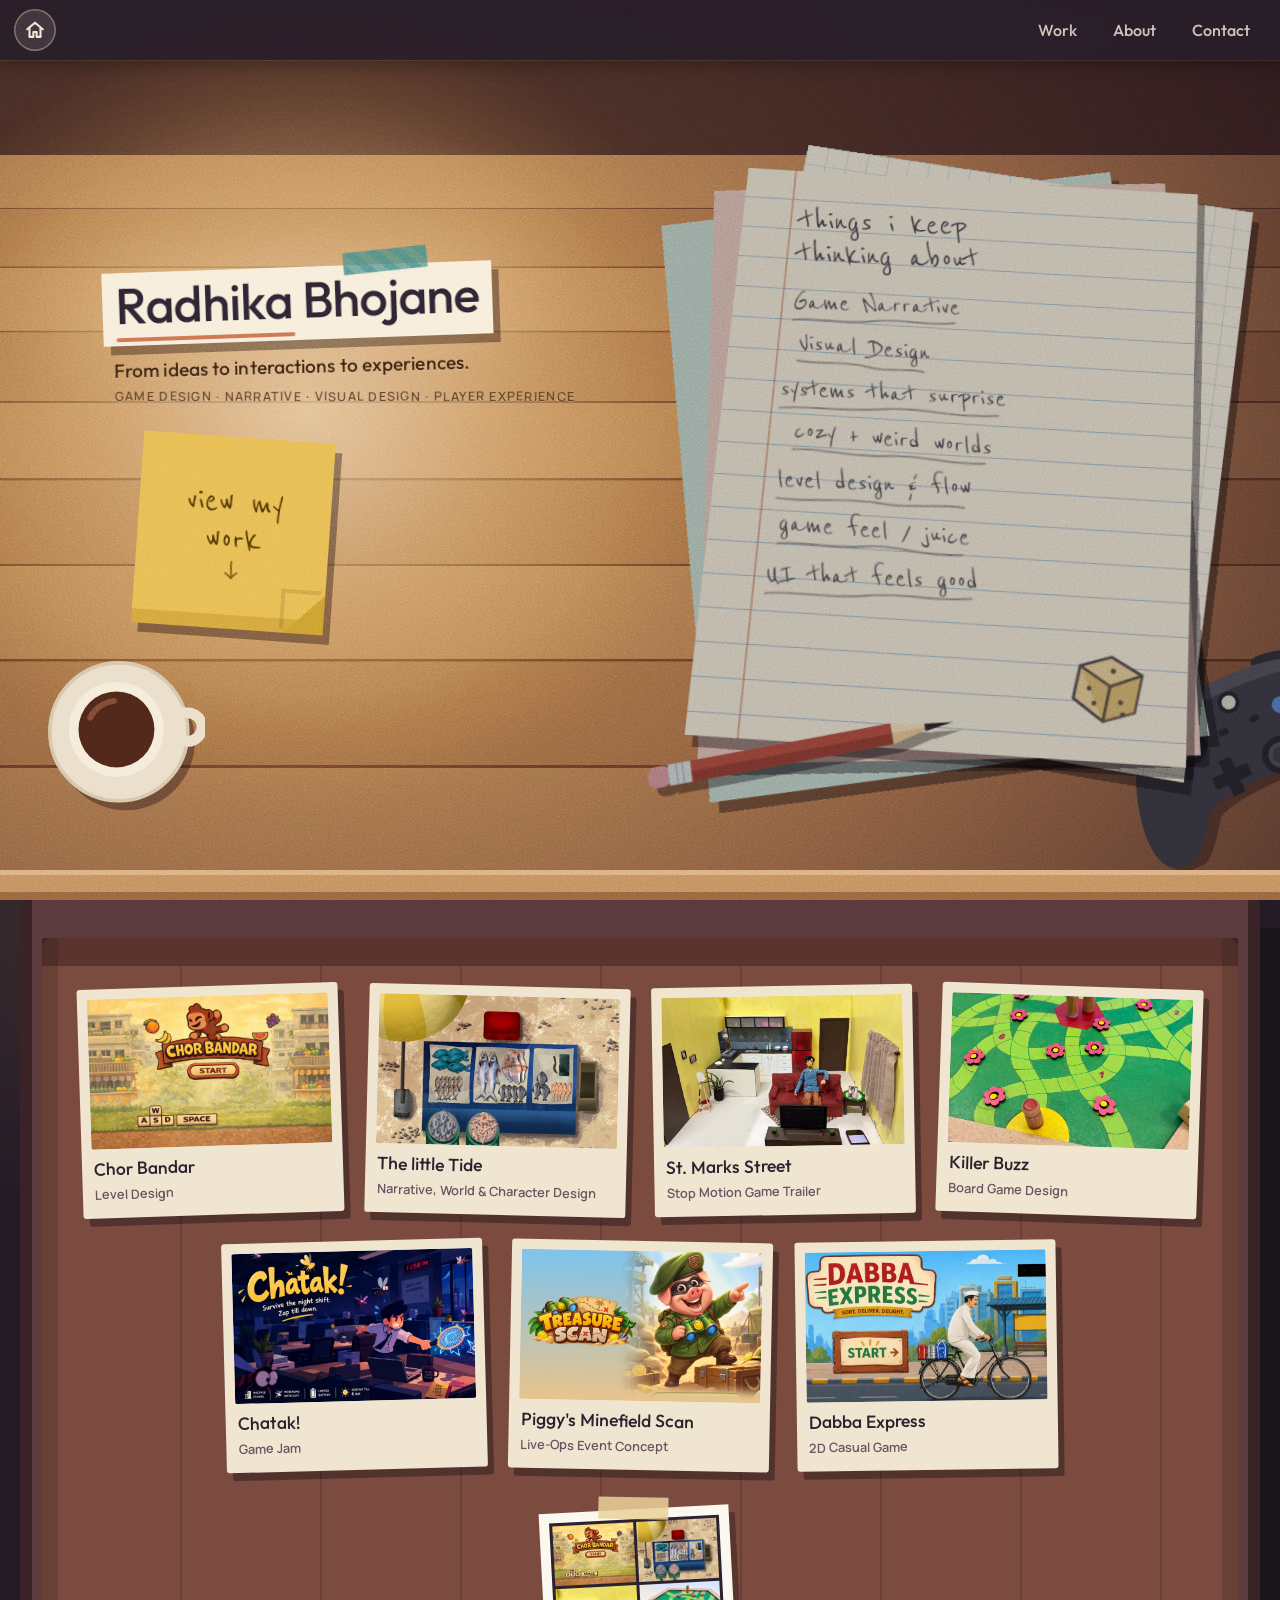
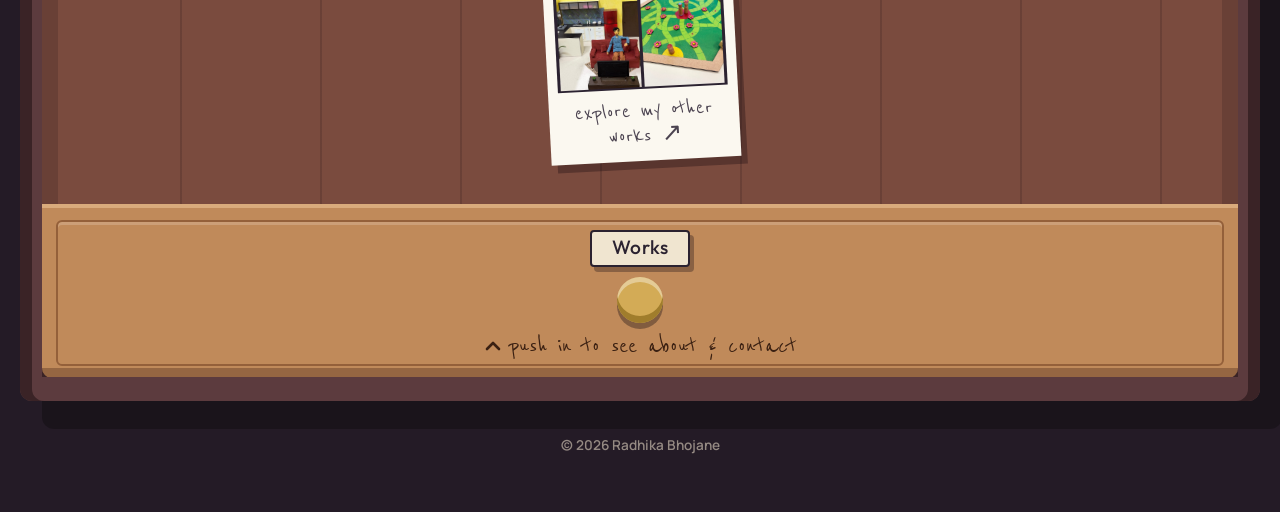
==== commit 1b281943: "Desk: Xbox-style controller, wood behind the tagline on phones; Works drawer: explore-more polaroid" ====
--- a/index.html
+++ b/index.html
@@ -88,28 +88,29 @@
         </svg>
       </div>
 
-      <!-- a handheld console peeking in from the right edge of the desk -->
-      <svg class="console" viewBox="0 0 440 200" aria-hidden="true">
-        <rect x="14" y="16" width="420" height="180" rx="40" fill="#1a0e14" opacity=".4"/>
-        <!-- left controller -->
-        <path d="M44 4h44v180H44a40 40 0 0 1-40-40V44A40 40 0 0 1 44 4z" fill="#3b8582"/>
-        <path d="M44 4h44v14H44a40 40 0 0 0-30 13 40 40 0 0 1 30-27z" fill="#fff" opacity=".18"/>
-        <circle cx="46" cy="52" r="17" fill="#22504e"/><circle cx="46" cy="52" r="11" fill="#2d6764"/>
-        <g fill="#22504e"><circle cx="46" cy="104" r="7"/><circle cx="46" cy="140" r="7"/><circle cx="28" cy="122" r="7"/><circle cx="64" cy="122" r="7"/></g>
-        <!-- body and screen -->
-        <rect x="88" y="4" width="264" height="180" fill="#2b2230"/>
-        <rect x="102" y="18" width="236" height="152" rx="6" fill="#1b1520"/>
-        <rect x="110" y="26" width="220" height="136" rx="3" fill="#7fc4d6"/>
-        <path d="M110 120c30-26 58-30 92-12s62 6 86-14 30-8 42 0v68H110z" fill="#6fae6a"/>
-        <path d="M110 140c40-14 74-10 108 2s70 8 112-6v26H110z" fill="#4f8f55"/>
-        <circle cx="290" cy="58" r="14" fill="#f2c45a"/>
-        <rect x="170" y="98" width="14" height="18" fill="#c8603f"/><rect x="168" y="92" width="18" height="8" fill="#2b2230"/>
-        <!-- right controller -->
-        <path d="M352 4h44a40 40 0 0 1 40 40v100a40 40 0 0 1-40 40h-44z" fill="#c8603f"/>
-        <g fill="#8e3f28"><circle cx="394" cy="44" r="8"/><circle cx="394" cy="80" r="8"/><circle cx="376" cy="62" r="8"/><circle cx="412" cy="62" r="8"/></g>
-        <circle cx="394" cy="132" r="17" fill="#8e3f28"/><circle cx="394" cy="132" r="11" fill="#a64c32"/>
+      <!-- a game controller (Xbox-style layout, no logo) peeking in from the right edge of the desk -->
+      <svg class="console" viewBox="0 0 440 300" aria-hidden="true">
+        <path d="M128 52C168 42 272 42 312 52C362 62 394 104 414 172C432 238 424 284 392 290C362 295 342 266 318 232C300 208 140 208 122 232C98 266 78 295 48 290C16 284 8 238 26 172C46 104 78 62 128 52Z" fill="#1a0e14" opacity=".4" transform="translate(12 14)"/>
+        <!-- bumpers -->
+        <path d="M70 76C86 50 110 38 150 36C164 36 168 44 160 50C130 56 100 64 82 84Z" fill="#2e2b36"/>
+        <path d="M370 76C354 50 330 38 290 36C276 36 272 44 280 50C310 56 340 64 358 84Z" fill="#2e2b36"/>
+        <!-- body -->
+        <path d="M128 52C168 42 272 42 312 52C362 62 394 104 414 172C432 238 424 284 392 290C362 295 342 266 318 232C300 208 140 208 122 232C98 266 78 295 48 290C16 284 8 238 26 172C46 104 78 62 128 52Z" fill="#3a3744"/>
+        <path d="M128 52C168 42 272 42 312 52C340 58 362 72 378 92C340 74 290 66 220 66S100 74 62 92C78 72 100 58 128 52Z" fill="#fff" opacity=".1"/>
+        <!-- left stick (top left) and d-pad (lower left) -->
+        <circle cx="132" cy="120" r="32" fill="#25232c"/><circle cx="132" cy="120" r="22" fill="#4a4655"/><circle cx="132" cy="120" r="15" fill="#3a3744"/>
+        <path d="M168 162h20v20h20v20h-20v20h-20v-20h-20v-20h20z" fill="#25232c"/>
+        <!-- face buttons (top right) and right stick (lower right) -->
+        <circle cx="318" cy="94" r="13" fill="#d9a441"/>
+        <circle cx="344" cy="120" r="13" fill="#c8603f"/>
+        <circle cx="292" cy="120" r="13" fill="#4f7cc4"/>
+        <circle cx="318" cy="146" r="13" fill="#5ea36b"/>
+        <circle cx="262" cy="192" r="30" fill="#25232c"/><circle cx="262" cy="192" r="20" fill="#4a4655"/><circle cx="262" cy="192" r="13" fill="#3a3744"/>
+        <!-- plain centre button, view and menu buttons -->
+        <circle cx="220" cy="84" r="17" fill="#25232c"/><circle cx="220" cy="84" r="11" fill="#e8e2d6" opacity=".85"/>
+        <rect x="186" y="118" width="16" height="10" rx="5" fill="#25232c"/>
+        <rect x="238" y="118" width="16" height="10" rx="5" fill="#25232c"/>
       </svg>
-
       <div class="desk-edge" aria-hidden="true"></div>
     </section>
 
@@ -125,6 +126,7 @@
               <div class="tray-inner">
                 <div class="tray-bed">
                   <div class="cards" id="cards"></div>
+                  <a class="more-work" id="more-work" target="_blank" rel="noopener" hidden></a>
                 </div>
               </div>
             </div>
--- a/css/style.css
+++ b/css/style.css
@@ -229,10 +229,10 @@
   animation: fade 1s .9s both;
 }
 
-/* handheld console, only partly on the desk: the right edge of the screen cuts it off */
+/* game controller, only partly on the desk: the right edge of the screen cuts it off */
 .console {
-  position: absolute; z-index: 0; right: calc(clamp(300px, 26vw, 420px) * -.42); bottom: 9%;
-  width: clamp(300px, 26vw, 420px); transform: rotate(-14deg);
+  position: absolute; z-index: 0; right: calc(clamp(260px, 22vw, 360px) * -.38); bottom: 7%;
+  width: clamp(260px, 22vw, 360px); transform: rotate(-24deg);
   filter: brightness(.8) saturate(.9);
   animation: fade 1s 1.1s both;
 }
@@ -375,6 +375,22 @@
 .drawer.is-open .cue svg { transform: rotate(180deg); animation-name: bob-up; }
 
 /* ---------- Work cards ---------- */
+/* polaroid link to the rest of my work, pinned below the cards */
+.more-work {
+  position: relative; display: block; width: 190px; margin: clamp(26px, 3vw, 40px) auto 4px; padding: 10px 10px 0;
+  background: #fbf8f0; color: var(--ink); text-decoration: none;
+  box-shadow: 6px 8px 0 rgba(20, 8, 14, .32); transform: rotate(-3deg);
+  transition: transform .3s cubic-bezier(.3, 1.4, .5, 1), box-shadow .3s;
+}
+.more-work::before { /* a strip of tape holding it to the drawer */
+  content: ""; position: absolute; top: -12px; left: 50%; width: 70px; height: 22px; margin-left: -35px;
+  background: rgba(236, 210, 154, .85); transform: rotate(4deg);
+}
+.more-work[hidden] { display: none; }
+.more-work:hover, .more-work:focus-visible { transform: rotate(0deg) translateY(-5px); box-shadow: 9px 12px 0 rgba(20, 8, 14, .32); }
+.more-work-photo { display: grid; grid-template-columns: 1fr 1fr; gap: 3px; aspect-ratio: 1; padding: 3px; background: #2b2230; overflow: hidden; }
+.more-work-photo img { width: 100%; height: 100%; object-fit: cover; display: block; }
+.more-work-cap { display: block; padding: 10px 4px 12px; text-align: center; font-family: var(--font-pencil); font-size: 1.55rem; line-height: 1; color: var(--graphite); }
 .cards { --gap: clamp(14px, 2vw, 26px); display: flex; flex-wrap: wrap; justify-content: center; gap: var(--gap); }
 .card {
   flex: 0 0 calc((100% - 3 * var(--gap)) / 4); min-width: 0;
@@ -742,7 +758,7 @@
   /* bigger name on narrow screens, with the tagline on its own full-width row beneath it */
   .name { font-size: clamp(1.7rem, 11.8cqw, 4.6rem); }
   .role-line { font-size: clamp(.65rem, 4.48cqw, 1.75rem); }
-  .role-tags { font-size: clamp(.6rem, 2.95cqw, 1.1rem); }
+  .role-tags { font-size: clamp(.6rem, 2.95cqw, 1.1rem); margin-top: 12px; }
   .role { grid-column: 1 / -1; margin: 18px 0 0 6px; font-size: 2.1rem; }
   .sticky { grid-column: 1 / -1; justify-self: end; width: 128px; margin: 14px 2px 0 0; padding: 10px; font-size: 2.3rem; }
   .papers { width: min(92%, 420px); }
@@ -750,10 +766,11 @@
   .s2 { transform: translate(14px, -6px) rotate(6deg); }
   .s3 { transform: translate(-6px, 6px) rotate(-3deg); }
   .mug { display: none; }
-  .console { width: 200px; right: -84px; bottom: 3%; }
+  .console { width: 170px; right: -58px; bottom: -1%; z-index: 2; filter: brightness(.85) saturate(.9); }
   .lamp-light { background: radial-gradient(ellipse 80% 40% at var(--lx) var(--ly), rgba(255, 232, 186, .6) 0, rgba(255, 208, 140, .3) 36%, rgba(255, 186, 104, .08) 62%, transparent 76%); }
   .desk-light { background: radial-gradient(ellipse 120% 70% at var(--lx) var(--ly), transparent 30%, rgba(22, 9, 20, .6) 100%); }
-  .desk-plane { top: -22%; transform: perspective(900px) rotateX(20deg); }
+  /* taller plane so the wood reaches the very top of the screen behind the name and tagline */
+  .desk-plane { top: -60%; transform: perspective(900px) rotateX(20deg); }
 }
 @media (max-width: 760px) {
   .cabinet-frame { padding: 16px 12px 18px; box-shadow: inset 8px 0 0 var(--cab-dark), inset -8px 0 0 var(--cab-dark), 12px 16px 0 rgba(0, 0, 0, .28); }
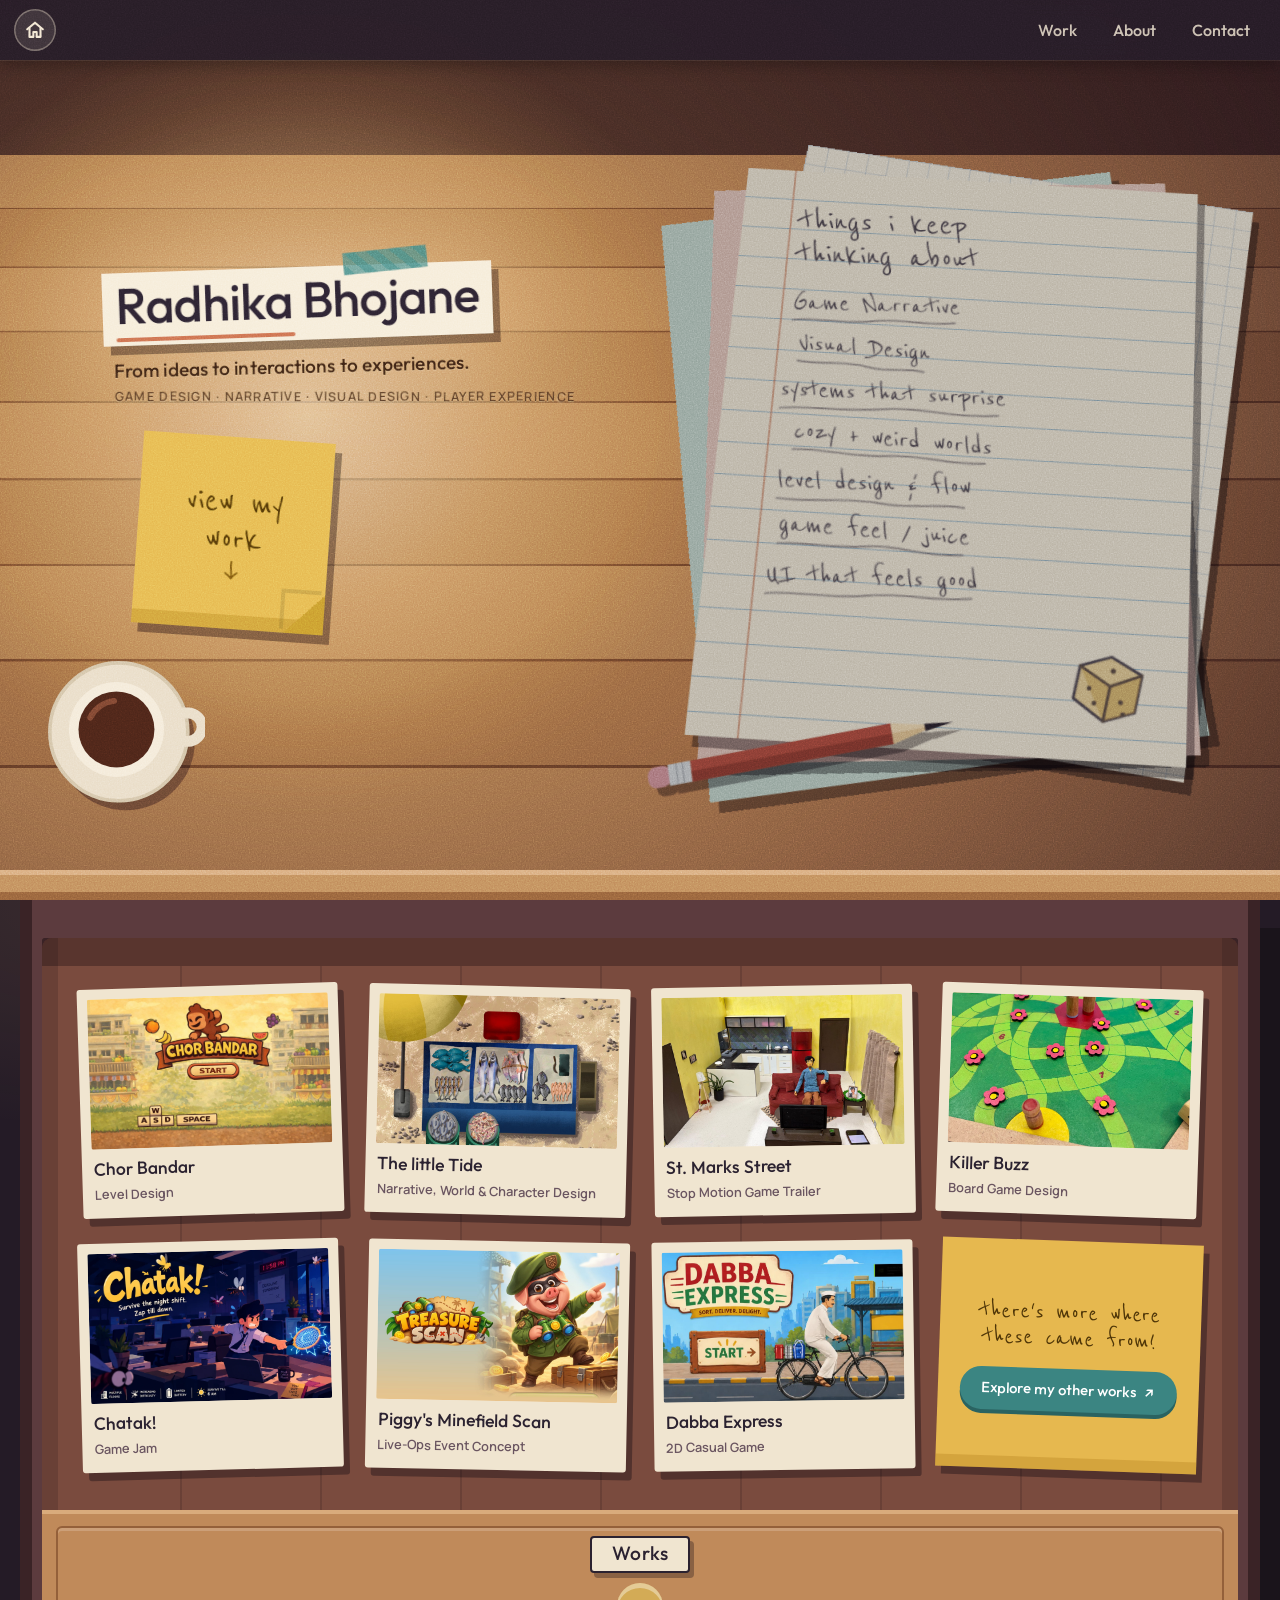
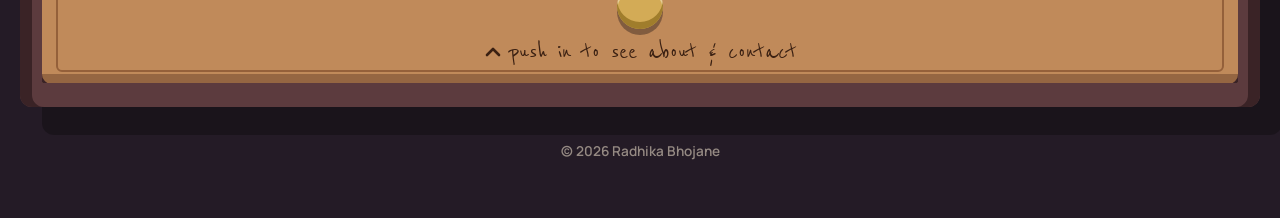
==== commit ac3e7b7e: "Remove the desk controller; replace the polaroid with an explore-more note beside the project cards" ====
--- a/index.html
+++ b/index.html
@@ -88,29 +88,6 @@
         </svg>
       </div>
 
-      <!-- a game controller (Xbox-style layout, no logo) peeking in from the right edge of the desk -->
-      <svg class="console" viewBox="0 0 440 300" aria-hidden="true">
-        <path d="M128 52C168 42 272 42 312 52C362 62 394 104 414 172C432 238 424 284 392 290C362 295 342 266 318 232C300 208 140 208 122 232C98 266 78 295 48 290C16 284 8 238 26 172C46 104 78 62 128 52Z" fill="#1a0e14" opacity=".4" transform="translate(12 14)"/>
-        <!-- bumpers -->
-        <path d="M70 76C86 50 110 38 150 36C164 36 168 44 160 50C130 56 100 64 82 84Z" fill="#2e2b36"/>
-        <path d="M370 76C354 50 330 38 290 36C276 36 272 44 280 50C310 56 340 64 358 84Z" fill="#2e2b36"/>
-        <!-- body -->
-        <path d="M128 52C168 42 272 42 312 52C362 62 394 104 414 172C432 238 424 284 392 290C362 295 342 266 318 232C300 208 140 208 122 232C98 266 78 295 48 290C16 284 8 238 26 172C46 104 78 62 128 52Z" fill="#3a3744"/>
-        <path d="M128 52C168 42 272 42 312 52C340 58 362 72 378 92C340 74 290 66 220 66S100 74 62 92C78 72 100 58 128 52Z" fill="#fff" opacity=".1"/>
-        <!-- left stick (top left) and d-pad (lower left) -->
-        <circle cx="132" cy="120" r="32" fill="#25232c"/><circle cx="132" cy="120" r="22" fill="#4a4655"/><circle cx="132" cy="120" r="15" fill="#3a3744"/>
-        <path d="M168 162h20v20h20v20h-20v20h-20v-20h-20v-20h20z" fill="#25232c"/>
-        <!-- face buttons (top right) and right stick (lower right) -->
-        <circle cx="318" cy="94" r="13" fill="#d9a441"/>
-        <circle cx="344" cy="120" r="13" fill="#c8603f"/>
-        <circle cx="292" cy="120" r="13" fill="#4f7cc4"/>
-        <circle cx="318" cy="146" r="13" fill="#5ea36b"/>
-        <circle cx="262" cy="192" r="30" fill="#25232c"/><circle cx="262" cy="192" r="20" fill="#4a4655"/><circle cx="262" cy="192" r="13" fill="#3a3744"/>
-        <!-- plain centre button, view and menu buttons -->
-        <circle cx="220" cy="84" r="17" fill="#25232c"/><circle cx="220" cy="84" r="11" fill="#e8e2d6" opacity=".85"/>
-        <rect x="186" y="118" width="16" height="10" rx="5" fill="#25232c"/>
-        <rect x="238" y="118" width="16" height="10" rx="5" fill="#25232c"/>
-      </svg>
       <div class="desk-edge" aria-hidden="true"></div>
     </section>
 
@@ -126,7 +103,6 @@
               <div class="tray-inner">
                 <div class="tray-bed">
                   <div class="cards" id="cards"></div>
-                  <a class="more-work" id="more-work" target="_blank" rel="noopener" hidden></a>
                 </div>
               </div>
             </div>
--- a/css/style.css
+++ b/css/style.css
@@ -227,14 +227,6 @@
 .mug {
   position: absolute; left: 3%; bottom: 6%; width: clamp(130px, 13vw, 200px); z-index: 0;
   animation: fade 1s .9s both;
-}
-
-/* game controller, only partly on the desk: the right edge of the screen cuts it off */
-.console {
-  position: absolute; z-index: 0; right: calc(clamp(260px, 22vw, 360px) * -.38); bottom: 7%;
-  width: clamp(260px, 22vw, 360px); transform: rotate(-24deg);
-  filter: brightness(.8) saturate(.9);
-  animation: fade 1s 1.1s both;
 }
 
 /* papers (outside the light, so they sit back in the shade) */
@@ -375,23 +367,20 @@
 .drawer.is-open .cue svg { transform: rotate(180deg); animation-name: bob-up; }
 
 /* ---------- Work cards ---------- */
-/* polaroid link to the rest of my work, pinned below the cards */
-.more-work {
-  position: relative; display: block; width: 190px; margin: clamp(26px, 3vw, 40px) auto 4px; padding: 10px 10px 0;
-  background: #fbf8f0; color: var(--ink); text-decoration: none;
-  box-shadow: 6px 8px 0 rgba(20, 8, 14, .32); transform: rotate(-3deg);
-  transition: transform .3s cubic-bezier(.3, 1.4, .5, 1), box-shadow .3s;
-}
-.more-work::before { /* a strip of tape holding it to the drawer */
-  content: ""; position: absolute; top: -12px; left: 50%; width: 70px; height: 22px; margin-left: -35px;
-  background: rgba(236, 210, 154, .85); transform: rotate(4deg);
-}
-.more-work[hidden] { display: none; }
-.more-work:hover, .more-work:focus-visible { transform: rotate(0deg) translateY(-5px); box-shadow: 9px 12px 0 rgba(20, 8, 14, .32); }
-.more-work-photo { display: grid; grid-template-columns: 1fr 1fr; gap: 3px; aspect-ratio: 1; padding: 3px; background: #2b2230; overflow: hidden; }
-.more-work-photo img { width: 100%; height: 100%; object-fit: cover; display: block; }
-.more-work-cap { display: block; padding: 10px 4px 12px; text-align: center; font-family: var(--font-pencil); font-size: 1.55rem; line-height: 1; color: var(--graphite); }
-.cards { --gap: clamp(14px, 2vw, 26px); display: flex; flex-wrap: wrap; justify-content: center; gap: var(--gap); }
+/* a sticky note at the end of the cards, linking to the rest of my work */
+.more-note {
+  flex: 0 0 calc((100% - 3 * var(--gap)) / 4); min-width: 0;
+  display: flex; flex-direction: column; align-items: center; justify-content: center; gap: 16px;
+  padding: 24px 14px; text-align: center;
+  background: var(--sticky); color: #4f3608;
+  box-shadow: 6px 8px 0 rgba(12, 6, 14, .36), inset 0 -12px 0 rgba(168, 118, 20, .3);
+  transform: rotate(2deg);
+  transition: transform .3s cubic-bezier(.3, 1.3, .5, 1), opacity .5s;
+}
+.more-note p { font-family: var(--font-pencil); font-size: clamp(1.6rem, 2.2vw, 2.15rem); line-height: .95; margin: 0; }
+.more-note .btn { font-size: .92rem; white-space: nowrap; }
+.drawer:not(.is-open) .more-note, .cards.reveal-pending .more-note { opacity: 0; transform: translateY(-46px) rotate(6deg); }
+.drawer.is-open .more-note { transition-delay: calc(.35s + var(--i, 0) * .1s); }.cards { --gap: clamp(14px, 2vw, 26px); display: flex; flex-wrap: wrap; justify-content: center; gap: var(--gap); }
 .card {
   flex: 0 0 calc((100% - 3 * var(--gap)) / 4); min-width: 0;
   appearance: none; border: 0; text-align: left; cursor: pointer;
@@ -744,7 +733,7 @@
    Tablets and small laptops
    ========================================================== */
 @media (max-width: 1000px) {
-  .card { flex-basis: calc((100% - 2 * var(--gap)) / 3); }
+  .card, .more-note { flex-basis: calc((100% - 2 * var(--gap)) / 3); }
 }
 
 /* ==========================================================
@@ -766,7 +755,6 @@
   .s2 { transform: translate(14px, -6px) rotate(6deg); }
   .s3 { transform: translate(-6px, 6px) rotate(-3deg); }
   .mug { display: none; }
-  .console { width: 170px; right: -58px; bottom: -1%; z-index: 2; filter: brightness(.85) saturate(.9); }
   .lamp-light { background: radial-gradient(ellipse 80% 40% at var(--lx) var(--ly), rgba(255, 232, 186, .6) 0, rgba(255, 208, 140, .3) 36%, rgba(255, 186, 104, .08) 62%, transparent 76%); }
   .desk-light { background: radial-gradient(ellipse 120% 70% at var(--lx) var(--ly), transparent 30%, rgba(22, 9, 20, .6) 100%); }
   /* taller plane so the wood reaches the very top of the screen behind the name and tagline */
@@ -778,6 +766,9 @@
   .tray-bed { padding: 36px 12px 20px; }
   .cards { --gap: 12px; }
   .card { flex-basis: calc((100% - var(--gap)) / 2); padding: 7px 7px 11px; gap: 8px; }
+  .more-note { flex-basis: calc((100% - var(--gap)) / 2); padding: 16px 8px; gap: 12px; }
+  .more-note p { font-size: 1.45rem; }
+  .more-note .btn { font-size: .78rem; padding-inline: 12px; white-space: normal; }
   .card-title { font-size: 1rem; }
   .card-meta { font-size: .74rem; }
   .drawer-front { min-height: 150px; }
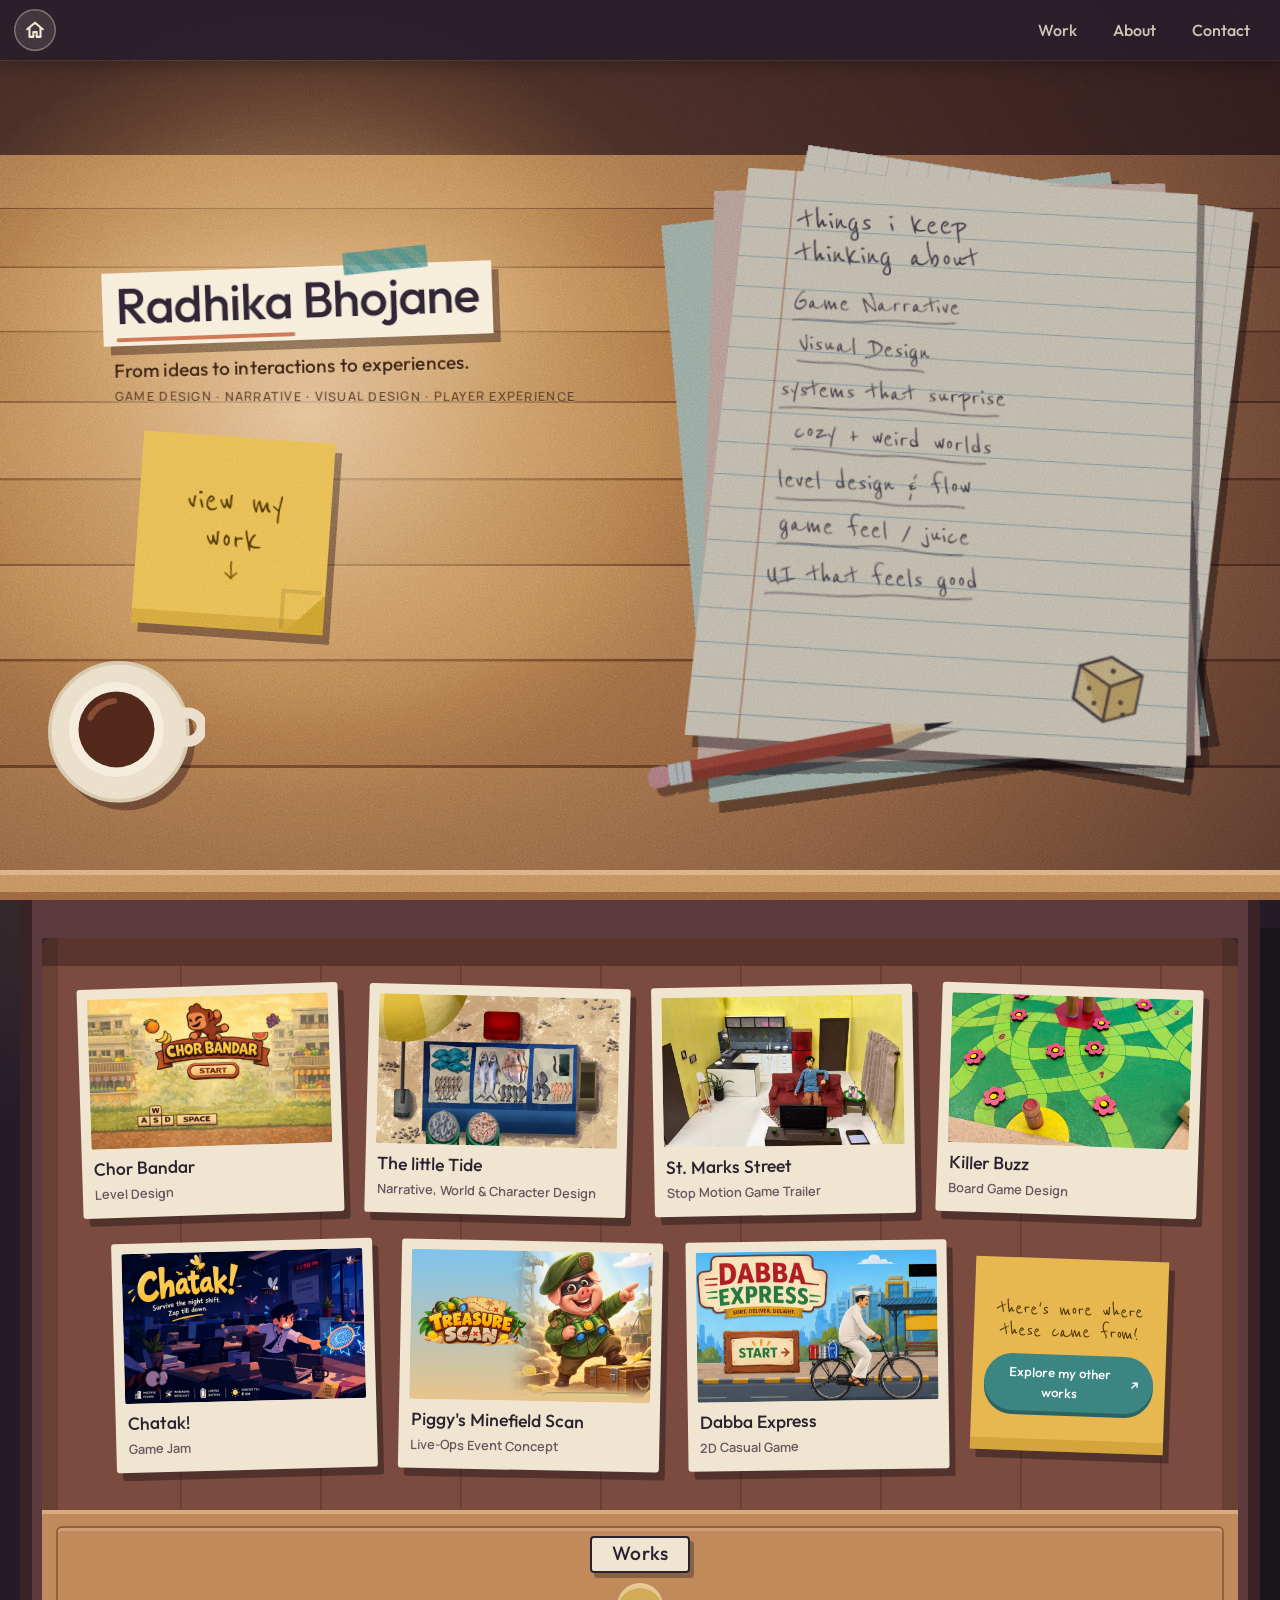
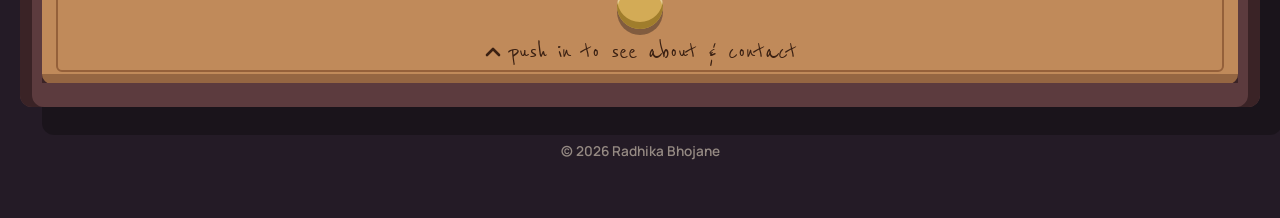
==== commit 567eb79d: "Real contact links, skills circling the stylus in a bigger pad, smaller explore-more note, Send a me" ====
--- a/index.html
+++ b/index.html
@@ -259,6 +259,33 @@
     </article>
   </dialog>
 
+  <dialog id="mail-dialog" aria-labelledby="mail-title">
+    <article class="modal modal-mail">
+      <button class="x" type="button" data-close aria-label="Close the message form">&times;</button>
+      <h3 id="mail-title">Send a message</h3>
+      <p class="mail-intro">A quick way to reach me. I'll reply to the email address you leave here.</p>
+      <form id="mail-form" novalidate>
+        <div class="mail-row">
+          <label><span class="lbl">Full name <span class="req" aria-hidden="true">*</span></span><input name="name" autocomplete="name" required></label>
+          <label><span class="lbl">Company <span class="opt">(optional)</span></span><input name="company" autocomplete="organization"></label>
+        </div>
+        <label><span class="lbl">Email address <span class="req" aria-hidden="true">*</span></span><input type="email" name="email" autocomplete="email" required></label>
+        <label><span class="lbl">Message <span class="req" aria-hidden="true">*</span></span><textarea name="message" rows="5" required></textarea></label>
+        <!-- spam trap: people never see or fill this, bots usually do -->
+        <input class="mail-honey" type="text" name="_honey" tabindex="-1" autocomplete="off" aria-hidden="true">
+        <div class="mail-actions">
+          <button class="btn" type="submit">Send message</button>
+          <p class="mail-status" id="mail-status" role="status" aria-live="polite"></p>
+        </div>
+      </form>
+      <div class="mail-done" id="mail-done" hidden>
+        <p class="mail-done-title">Message sent, thank you!</p>
+        <p>I'll get back to you soon.</p>
+        <button class="btn btn-ghost" type="button" data-close>Close</button>
+      </div>
+    </article>
+  </dialog>
+
   <dialog id="book-dialog" class="book-dialog" aria-label="About me">
     <button class="x x-float" type="button" data-close aria-label="Close About me">&times;</button>
     <div class="spread" id="spread">
--- a/css/style.css
+++ b/css/style.css
@@ -367,20 +367,22 @@
 .drawer.is-open .cue svg { transform: rotate(180deg); animation-name: bob-up; }
 
 /* ---------- Work cards ---------- */
-/* a sticky note at the end of the cards, linking to the rest of my work */
+/* a sticky note at the end of the cards, linking to the rest of my work: about 3/4 the size of a card,
+   sitting in the middle of its row */
 .more-note {
-  flex: 0 0 calc((100% - 3 * var(--gap)) / 4); min-width: 0;
-  display: flex; flex-direction: column; align-items: center; justify-content: center; gap: 16px;
-  padding: 24px 14px; text-align: center;
+  flex: 0 0 calc((100% - 3 * var(--gap)) / 4 * .74); min-width: 0; align-self: center; aspect-ratio: 1;
+  display: flex; flex-direction: column; align-items: center; justify-content: center; gap: 12px;
+  padding: 16px 12px; text-align: center;
   background: var(--sticky); color: #4f3608;
   box-shadow: 6px 8px 0 rgba(12, 6, 14, .36), inset 0 -12px 0 rgba(168, 118, 20, .3);
   transform: rotate(2deg);
   transition: transform .3s cubic-bezier(.3, 1.3, .5, 1), opacity .5s;
 }
-.more-note p { font-family: var(--font-pencil); font-size: clamp(1.6rem, 2.2vw, 2.15rem); line-height: .95; margin: 0; }
-.more-note .btn { font-size: .92rem; white-space: nowrap; }
+.more-note p { font-family: var(--font-pencil); font-size: clamp(1.4rem, 1.8vw, 1.8rem); line-height: .95; margin: 0; }
+.more-note .btn { font-size: .82rem; padding: 8px 14px; white-space: normal; }
 .drawer:not(.is-open) .more-note, .cards.reveal-pending .more-note { opacity: 0; transform: translateY(-46px) rotate(6deg); }
-.drawer.is-open .more-note { transition-delay: calc(.35s + var(--i, 0) * .1s); }.cards { --gap: clamp(14px, 2vw, 26px); display: flex; flex-wrap: wrap; justify-content: center; gap: var(--gap); }
+.drawer.is-open .more-note { transition-delay: calc(.35s + var(--i, 0) * .1s); }
+.cards { --gap: clamp(14px, 2vw, 26px); display: flex; flex-wrap: wrap; justify-content: center; gap: var(--gap); }
 .card {
   flex: 0 0 calc((100% - 3 * var(--gap)) / 4); min-width: 0;
   appearance: none; border: 0; text-align: left; cursor: pointer;
@@ -402,7 +404,7 @@
 
 /* ---------- About: the drawing pad ---------- */
 .pad {
-  position: relative; display: flex; width: 100%; max-width: 700px; margin-inline: auto;
+  position: relative; display: flex; width: 100%; max-width: 880px; margin-inline: auto;
   padding: 18px 18px 18px 14px; border-radius: 18px;
   background: #3d3a78;
   box-shadow: inset 0 -10px 0 var(--indigo-2), 9px 13px 0 rgba(12, 6, 14, .4);
@@ -411,8 +413,8 @@
 .pad-keys { display: grid; align-content: center; gap: 14px; padding: 0 12px 0 4px; }
 .pad-keys i { width: 18px; height: 34px; border-radius: 6px; background: #5a5799; box-shadow: 0 3px 0 var(--indigo-2); }
 .pad-area {
-  flex: 1; min-width: 0; min-height: 400px;
-  display: grid; grid-template-columns: minmax(0, 1fr) minmax(0, 1fr); align-items: center;
+  flex: 1; min-width: 0; min-height: 480px;
+  display: grid; grid-template-columns: minmax(0, .8fr) minmax(0, 1.2fr); align-items: center;
   padding: 26px; border-radius: 8px;
   background:
     radial-gradient(circle at 1px 1px, rgba(70, 67, 138, .24) 1.2px, transparent 1.6px) 0 0 / 22px 22px,
@@ -445,7 +447,7 @@
 .sb-label b { font-weight: 500; }
 .sb-doodle { position: absolute; left: 14%; right: 26%; bottom: 14%; }
 
-.pen-slot { min-height: 340px; justify-content: center; }
+.pen-slot { min-height: 440px; justify-content: center; }
 .pen {
   position: relative; z-index: 2; cursor: pointer; padding: 0; border: 0; background: none;
   width: min(340px, 100%); transform: rotate(-26deg);
@@ -472,12 +474,12 @@
 .orbit li:nth-child(3n+1) { background: #bcd3c9; }
 .pen:focus-visible ~ .orbit li {
   opacity: 1;
-  transform: translate(calc(var(--ax) + var(--x)), calc(-50% + var(--y))) rotate(var(--tilt)) scale(1);
+  transform: translate(calc(-50% + var(--x, 0px)), calc(-50% + var(--y, 0px))) rotate(var(--tilt)) scale(1);
 }
 @media (hover: hover) and (pointer: fine) {
   .pen:hover ~ .orbit li {
     opacity: 1;
-    transform: translate(calc(var(--ax) + var(--x)), calc(-50% + var(--y))) rotate(var(--tilt)) scale(1);
+    transform: translate(calc(-50% + var(--x, 0px)), calc(-50% + var(--y, 0px))) rotate(var(--tilt)) scale(1);
   }
 }
 .pen-hint { display: none; }
@@ -485,11 +487,11 @@
 /* everyday design tools around the drawing pad: decoration only, behind the pad */
 .tray-bed > .desk-props { position: absolute; inset: 0; z-index: 0; pointer-events: none; }
 .prop { position: absolute; filter: drop-shadow(5px 7px 0 rgba(20, 8, 14, .28)); }
-.prop-swatches { width: 150px; left: calc(50% - 350px - 150px); top: 12%; transform: rotate(-10deg); }
-.prop-ruler { width: 260px; left: calc(50% - 350px - 200px); bottom: 14%; transform: rotate(62deg); }
-.prop-pencils { width: 190px; right: calc(50% - 350px - 175px); top: 14%; transform: rotate(-28deg); }
-.prop-eraser { width: 92px; right: calc(50% - 350px - 110px); bottom: 16%; transform: rotate(14deg); }
-@media (max-width: 1100px) { .tray-bed > .desk-props { display: none; } }
+.prop-swatches { width: 150px; left: calc(50% - 440px - 150px); top: 12%; transform: rotate(-10deg); }
+.prop-ruler { width: 260px; left: calc(50% - 440px - 200px); bottom: 14%; transform: rotate(62deg); }
+.prop-pencils { width: 190px; right: calc(50% - 440px - 175px); top: 14%; transform: rotate(-28deg); }
+.prop-eraser { width: 92px; right: calc(50% - 440px - 110px); bottom: 16%; transform: rotate(14deg); }
+@media (max-width: 1240px) { .tray-bed > .desk-props { display: none; } }
 
 /* ---------- Contact: base of the cabinet ---------- */
 .base {
@@ -509,6 +511,36 @@
 .pill:active { transform: translateY(3px); box-shadow: 0 1px 0 var(--ink); }
 .pill-main { background: var(--coral); color: #fff6e8; }
 .pill-main:hover { background: #d26e4d; }
+button.pill { cursor: pointer; }
+
+/* "Send a message" form */
+.modal-mail { width: min(560px, calc(100vw - 24px)); padding: 30px clamp(18px, 4vw, 34px) 28px; }
+.modal-mail h3 { font-family: var(--font-display); font-weight: 500; font-size: 1.7rem; line-height: 1.1; margin: 0 40px 6px 0; }
+.mail-intro { margin: 0 0 18px; color: var(--soft-ink); font-size: .95rem; }
+#mail-form { display: grid; gap: 14px; }
+#mail-form[hidden] { display: none; }
+.mail-row { display: grid; grid-template-columns: 1fr 1fr; gap: 14px; }
+#mail-form label { display: grid; gap: 6px; font-family: var(--font-display); font-weight: 500; font-size: .95rem; }
+#mail-form .req { color: var(--coral); }
+#mail-form .opt { font-family: var(--font-body); font-weight: 600; font-size: .78rem; color: var(--soft-ink); }
+#mail-form input, #mail-form textarea {
+  width: 100%; padding: 10px 12px; border: 2px solid var(--ink); border-radius: 8px;
+  background: #fbf8f0; color: var(--ink); font: inherit; font-family: var(--font-body); font-weight: 500; font-size: 1rem;
+}
+#mail-form textarea { resize: vertical; min-height: 120px; }
+#mail-form input:focus-visible, #mail-form textarea:focus-visible { outline: 3px solid var(--teal); outline-offset: 1px; }
+.mail-honey { position: absolute; left: -9999px; width: 1px; height: 1px; opacity: 0; }
+.mail-actions { display: flex; flex-wrap: wrap; align-items: center; gap: 10px 16px; margin-top: 4px; }
+.mail-actions .btn[disabled] { opacity: .6; cursor: progress; }
+.mail-status { margin: 0; font-size: .9rem; font-weight: 600; color: var(--soft-ink); }
+.mail-status.is-error { color: #a63d22; }
+.mail-done { display: grid; gap: 8px; justify-items: start; padding: 6px 0 2px; }
+.mail-done[hidden] { display: none; }
+.mail-done-title { font-family: var(--font-display); font-weight: 500; font-size: 1.3rem; margin: 0; }
+.mail-done p { margin: 0; }
+.mail-done .btn { margin-top: 10px; }
+@media (max-width: 520px) { .mail-row { grid-template-columns: 1fr; } }
+
 .email-line { font-size: .95rem; font-weight: 600; color: var(--ink); }
 .email-line a { text-underline-offset: 3px; }
 .foot { text-align: center; padding: 34px 16px 0; font-size: .85rem; font-weight: 600; color: rgba(242, 230, 208, .55); }
@@ -733,7 +765,8 @@
    Tablets and small laptops
    ========================================================== */
 @media (max-width: 1000px) {
-  .card, .more-note { flex-basis: calc((100% - 2 * var(--gap)) / 3); }
+  .card { flex-basis: calc((100% - 2 * var(--gap)) / 3); }
+  .more-note { flex-basis: calc((100% - 2 * var(--gap)) / 3 * .74); }
 }
 
 /* ==========================================================
@@ -760,15 +793,28 @@
   /* taller plane so the wood reaches the very top of the screen behind the name and tagline */
   .desk-plane { top: -60%; transform: perspective(900px) rotateX(20deg); }
 }
+/* phones and tablets: no room (or no hover) for the ring, so the skills sit in a tidy row under the
+   stylus, and a tap opens the details */
+@media (max-width: 980px) {
+  .pen-slot { min-height: 0; gap: 14px; padding-top: 6px; }
+  .pen { width: min(250px, 78%); transform: rotate(-12deg); }
+  .pen:hover, .pen:focus-visible { transform: rotate(-9deg) translateY(-3px); }
+  .orbit { position: static; display: flex; flex-wrap: wrap; justify-content: center; gap: 8px 6px; padding: 0 4px; }
+  .orbit li, .pen:focus-visible ~ .orbit li, .pen:hover ~ .orbit li {
+    position: static; opacity: 1; transform: rotate(var(--tilt)); transition: none;
+    font-size: .84rem; padding: 4px 11px 5px; box-shadow: 2px 3px 0 rgba(47, 44, 102, .4);
+  }
+  .pen-hint { display: block; font-size: 1.5rem; }
+}
 @media (max-width: 760px) {
   .cabinet-frame { padding: 16px 12px 18px; box-shadow: inset 8px 0 0 var(--cab-dark), inset -8px 0 0 var(--cab-dark), 12px 16px 0 rgba(0, 0, 0, .28); }
   .slot-inner > * { margin-top: 12px; }
   .tray-bed { padding: 36px 12px 20px; }
   .cards { --gap: 12px; }
   .card { flex-basis: calc((100% - var(--gap)) / 2); padding: 7px 7px 11px; gap: 8px; }
-  .more-note { flex-basis: calc((100% - var(--gap)) / 2); padding: 16px 8px; gap: 12px; }
-  .more-note p { font-size: 1.45rem; }
-  .more-note .btn { font-size: .78rem; padding-inline: 12px; white-space: normal; }
+  .more-note { flex-basis: calc((100% - var(--gap)) / 2 * .8); padding: 10px 8px; gap: 8px; }
+  .more-note p { font-size: 1.15rem; }
+  .more-note .btn { font-size: .7rem; padding: 6px 10px; line-height: 1.2; white-space: normal; }
   .card-title { font-size: 1rem; }
   .card-meta { font-size: .74rem; }
   .drawer-front { min-height: 150px; }
@@ -779,17 +825,7 @@
   .pad-keys { display: none; }
   .pad-area { grid-template-columns: 1fr; gap: 20px; padding: 22px 12px 18px; min-height: 0; }
   .sketchbook { width: min(176px, 60%); }
-  /* phones can't hover: the skills sit in a tidy row under the stylus, and a tap opens the details */
   .pad-area { gap: 26px; }
-  .pen-slot { min-height: 0; gap: 14px; padding-top: 6px; }
-  .pen { width: min(250px, 78%); transform: rotate(-12deg); }
-  .pen:hover, .pen:focus-visible { transform: rotate(-9deg) translateY(-3px); }
-  .orbit { position: static; display: flex; flex-wrap: wrap; justify-content: center; gap: 8px 6px; padding: 0 4px; }
-  .orbit li, .pen:focus-visible ~ .orbit li {
-    position: static; opacity: 1; transform: rotate(var(--tilt)); transition: none;
-    font-size: .84rem; padding: 4px 11px 5px; box-shadow: 2px 3px 0 rgba(47, 44, 102, .4);
-  }
-  .pen-hint { display: block; font-size: 1.5rem; }
 
   .base { padding: 26px 14px 28px; }
   .pills { gap: 10px; }
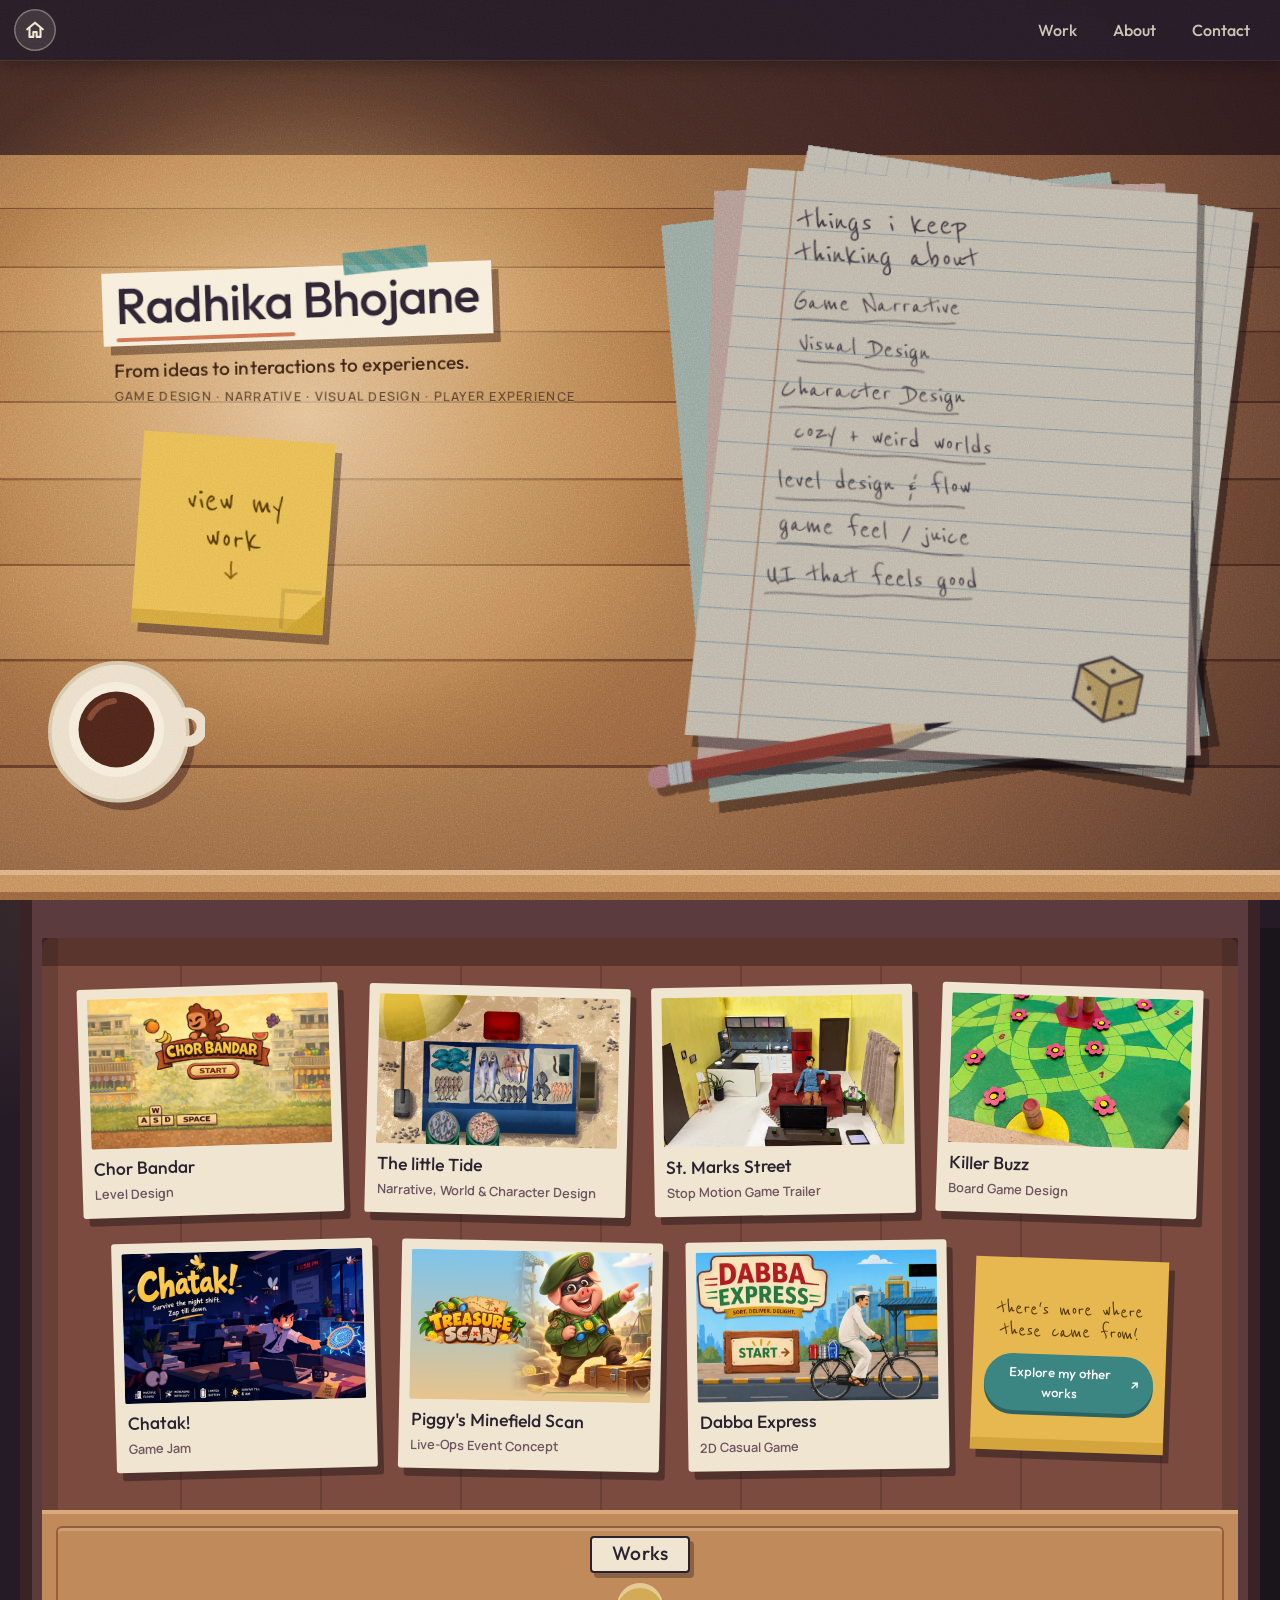
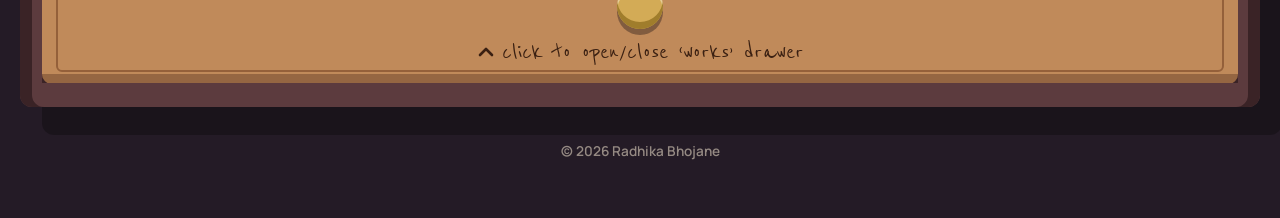
==== commit 3b370227: "Clearer drawer and stylus hints; resume buttons open the Drive copy - Drawer cues read: click to ope" ====
--- a/index.html
+++ b/index.html
@@ -193,7 +193,7 @@
                           <span class="sr">Open the details of the software and skills I use</span>
                         </button>
                         <ul class="orbit" id="orbit" aria-hidden="true"></ul>
-                        <p class="hint pen-hint" aria-hidden="true">tap the stylus for details</p>
+                        <p class="hint pen-hint" aria-hidden="true">click to see skillsets</p>
                       </div>
                     </div>
                   </div>
--- a/css/style.css
+++ b/css/style.css
@@ -482,7 +482,10 @@
     transform: translate(calc(-50% + var(--x, 0px)), calc(-50% + var(--y, 0px))) rotate(var(--tilt)) scale(1);
   }
 }
-.pen-hint { display: none; }
+/* sits under the stylus and steps aside while the skill chips are out */
+.pen-hint { position: absolute; left: 0; right: 0; bottom: 18px; transition: opacity .2s; }
+.pen:focus-visible ~ .pen-hint { opacity: 0; }
+@media (hover: hover) and (pointer: fine) { .pen:hover ~ .pen-hint { opacity: 0; } }
 
 /* everyday design tools around the drawing pad: decoration only, behind the pad */
 .tray-bed > .desk-props { position: absolute; inset: 0; z-index: 0; pointer-events: none; }
@@ -804,7 +807,7 @@
     position: static; opacity: 1; transform: rotate(var(--tilt)); transition: none;
     font-size: .84rem; padding: 4px 11px 5px; box-shadow: 2px 3px 0 rgba(47, 44, 102, .4);
   }
-  .pen-hint { display: block; font-size: 1.5rem; }
+  .pen-hint, .pen:hover ~ .pen-hint, .pen:focus-visible ~ .pen-hint { position: static; opacity: 1; font-size: 1.5rem; }
 }
 @media (max-width: 760px) {
   .cabinet-frame { padding: 16px 12px 18px; box-shadow: inset 8px 0 0 var(--cab-dark), inset -8px 0 0 var(--cab-dark), 12px 16px 0 rgba(0, 0, 0, .28); }
